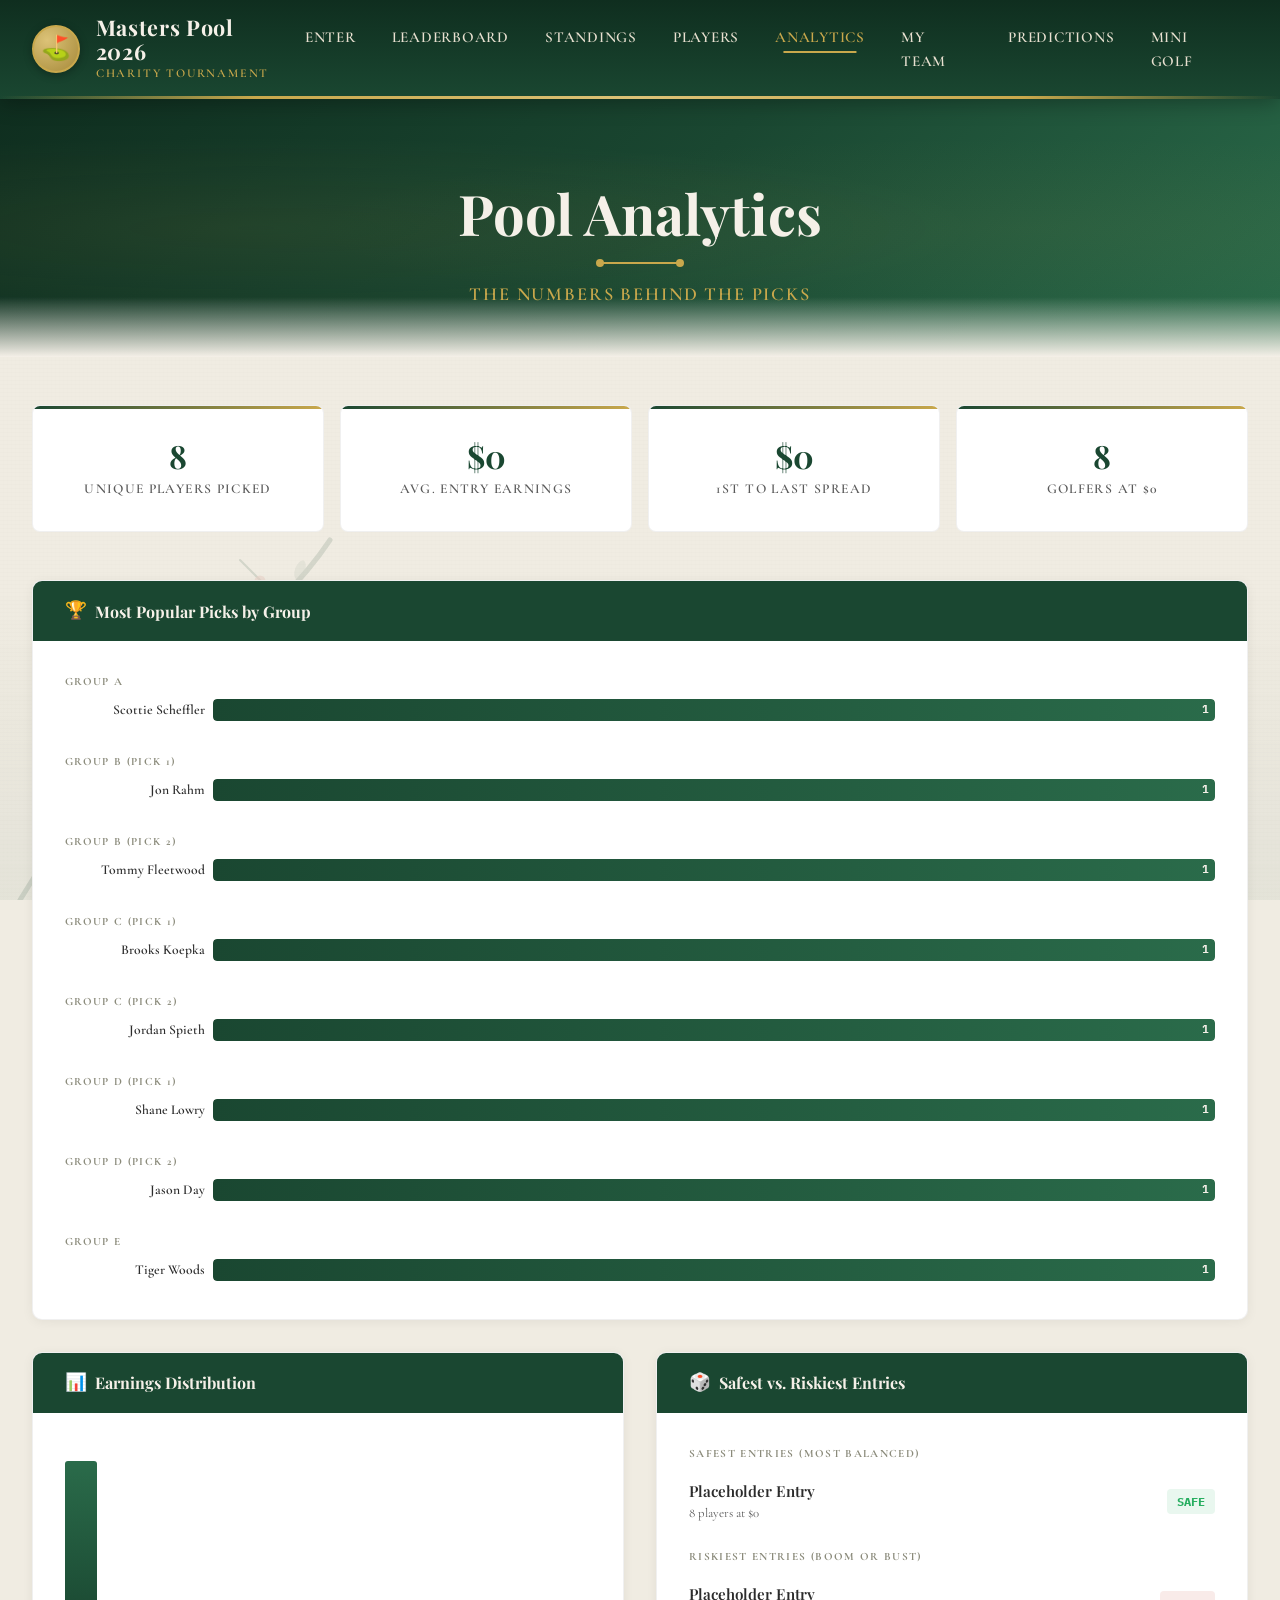
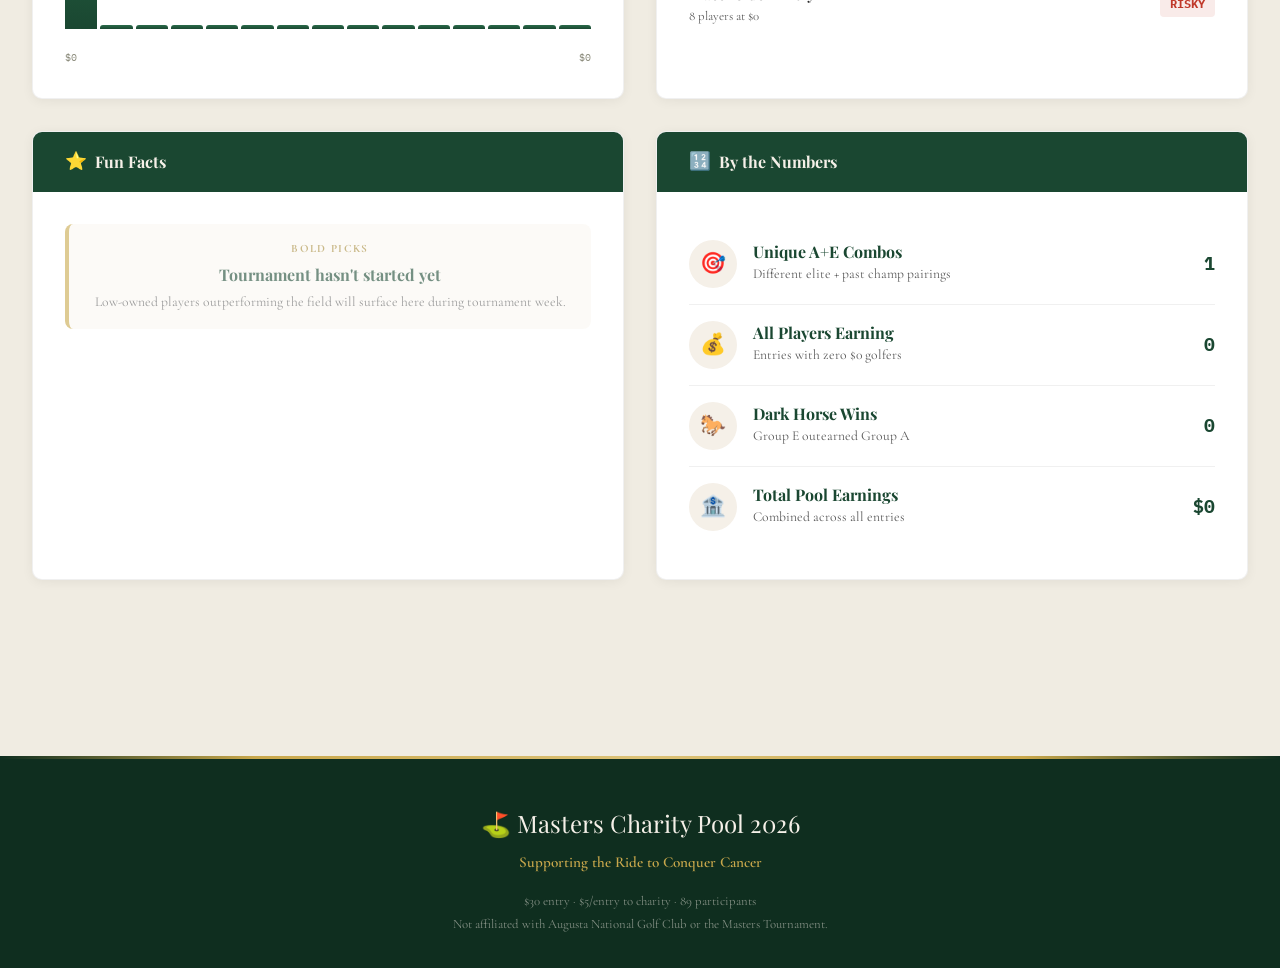
==== analytics.html @ aeb9efd5 "feat: add Vercel Web Analytics to all pages Script tag: /_vercel/insights/script.js (auto-served by " ====
<!DOCTYPE html>
<html lang="en">
<head>
  <meta charset="UTF-8">
  <meta name="viewport" content="width=device-width, initial-scale=1.0">
  <title>Analytics — Masters Charity Pool 2026</title>
  <meta name="description" content="Fun stats and analytics for the 2026 Masters Charity Pool.">
  <link rel="preconnect" href="https://fonts.googleapis.com">
  <link rel="preconnect" href="https://fonts.gstatic.com" crossorigin>
  <link href="https://fonts.googleapis.com/css2?family=Cormorant+Garamond:ital,wght@0,400;0,600;0,700;1,400&family=IBM+Plex+Mono:wght@400;600;700&family=Playfair+Display:ital,wght@0,400;0,700;0,900;1,400&display=swap" rel="stylesheet">
  <link rel="stylesheet" href="styles/main.css">
  <link rel="stylesheet" href="styles/leaderboard.css">
  <style>
    /* Analytics Page Specific Styles */
    .analytics-grid {
      display: grid;
      grid-template-columns: repeat(2, 1fr);
      gap: var(--space-lg);
      margin-bottom: var(--space-xl);
    }

    .analytics-card {
      background: var(--white);
      border-radius: 10px;
      overflow: hidden;
      box-shadow: 0 2px 12px rgba(0,0,0,0.06);
      border: 1px solid rgba(0,0,0,0.06);
    }

    .analytics-card.full-width {
      grid-column: 1 / -1;
    }

    .analytics-card-header {
      background: var(--masters-green);
      padding: var(--space-md) var(--space-lg);
      display: flex;
      align-items: center;
      gap: var(--space-sm);
    }

    .analytics-card-header h3 {
      font-family: var(--font-display);
      font-size: 1rem;
      color: var(--cream);
      margin: 0;
      font-weight: 700;
    }

    .analytics-card-header .card-icon {
      font-size: 1.1rem;
    }

    .analytics-card-body {
      padding: var(--space-lg);
    }

    /* Popular Picks Bar Chart */
    .pick-bar-group {
      margin-bottom: var(--space-lg);
    }

    .pick-bar-group:last-child {
      margin-bottom: 0;
    }

    .pick-bar-group-label {
      font-family: var(--font-body);
      font-size: 0.7rem;
      color: var(--text-light);
      text-transform: uppercase;
      letter-spacing: 0.12em;
      font-weight: 700;
      margin-bottom: var(--space-sm);
    }

    .pick-bar-item {
      display: flex;
      align-items: center;
      gap: var(--space-sm);
      margin-bottom: 6px;
    }

    .pick-bar-name {
      font-family: var(--font-body);
      font-size: 0.85rem;
      font-weight: 600;
      color: var(--text-primary);
      min-width: 140px;
      text-align: right;
    }

    .pick-bar-track {
      flex: 1;
      height: 22px;
      background: var(--cream);
      border-radius: 4px;
      overflow: hidden;
      position: relative;
    }

    .pick-bar-fill {
      height: 100%;
      background: linear-gradient(90deg, var(--masters-green) 0%, var(--masters-green-light) 100%);
      border-radius: 4px;
      transition: width 1s cubic-bezier(0.25, 0.46, 0.45, 0.94);
      display: flex;
      align-items: center;
      justify-content: flex-end;
      padding-right: 6px;
    }

    .pick-bar-count {
      font-family: var(--font-mono);
      font-size: 0.7rem;
      font-weight: 700;
      color: var(--cream);
    }

    .pick-bar-count-outside {
      font-family: var(--font-mono);
      font-size: 0.7rem;
      font-weight: 700;
      color: var(--text-secondary);
      margin-left: 6px;
      min-width: 20px;
    }

    /* Earnings Distribution */
    .distribution-chart {
      display: flex;
      align-items: flex-end;
      gap: 3px;
      height: 200px;
      padding: var(--space-md) 0;
    }

    .dist-bar {
      flex: 1;
      background: linear-gradient(180deg, var(--masters-green-light) 0%, var(--masters-green) 100%);
      border-radius: 3px 3px 0 0;
      transition: all var(--transition-medium);
      cursor: pointer;
      position: relative;
      min-height: 4px;
    }

    .dist-bar:hover {
      background: linear-gradient(180deg, var(--masters-gold) 0%, var(--masters-gold-dim) 100%);
    }

    .dist-bar:hover .dist-tooltip {
      opacity: 1;
      transform: translateX(-50%) translateY(-8px);
    }

    .dist-tooltip {
      position: absolute;
      bottom: 100%;
      left: 50%;
      transform: translateX(-50%) translateY(0);
      background: var(--masters-green-deep);
      color: var(--cream);
      padding: 4px 8px;
      border-radius: 4px;
      font-family: var(--font-mono);
      font-size: 0.7rem;
      white-space: nowrap;
      opacity: 0;
      transition: all var(--transition-fast);
      pointer-events: none;
      z-index: 10;
    }

    .dist-labels {
      display: flex;
      justify-content: space-between;
      font-family: var(--font-mono);
      font-size: 0.65rem;
      color: var(--text-light);
      margin-top: var(--space-xs);
    }

    /* Risk Analysis */
    .risk-entry {
      display: flex;
      justify-content: space-between;
      align-items: center;
      padding: var(--space-sm) 0;
      border-bottom: 1px solid rgba(0,0,0,0.06);
    }

    .risk-entry:last-child {
      border-bottom: none;
    }

    .risk-name {
      font-family: var(--font-display);
      font-weight: 600;
      color: var(--text-primary);
      font-size: 0.95rem;
    }

    .risk-detail {
      font-family: var(--font-body);
      font-size: 0.8rem;
      color: var(--text-secondary);
    }

    .risk-badge {
      font-family: var(--font-mono);
      font-size: 0.75rem;
      font-weight: 700;
      padding: 3px 10px;
      border-radius: 4px;
    }

    .risk-badge.safe {
      background: rgba(39,174,96,0.1);
      color: var(--green-movement);
    }

    .risk-badge.risky {
      background: rgba(192,57,43,0.1);
      color: var(--red-movement);
    }

    /* Unique Combos */
    .combo-stat {
      display: flex;
      align-items: center;
      gap: var(--space-md);
      padding: var(--space-md) 0;
      border-bottom: 1px solid rgba(0,0,0,0.06);
    }

    .combo-stat:last-child {
      border-bottom: none;
    }

    .combo-icon {
      width: 48px;
      height: 48px;
      border-radius: 50%;
      background: var(--cream);
      display: flex;
      align-items: center;
      justify-content: center;
      font-size: 1.3rem;
      flex-shrink: 0;
    }

    .combo-info h4 {
      font-family: var(--font-display);
      font-size: 1rem;
      color: var(--masters-green);
      margin-bottom: 2px;
    }

    .combo-info p {
      font-family: var(--font-body);
      font-size: 0.85rem;
      color: var(--text-secondary);
    }

    .combo-value {
      font-family: var(--font-mono);
      font-size: 1.1rem;
      font-weight: 700;
      color: var(--masters-green);
      margin-left: auto;
    }

    /* Fun Facts */
    .fun-fact {
      padding: var(--space-md);
      background: var(--cream-light);
      border-radius: 8px;
      margin-bottom: var(--space-md);
      border-left: 4px solid var(--masters-gold);
    }

    .fun-fact:last-child {
      margin-bottom: 0;
    }

    .fun-fact.bold-pick {
      border-left-color: #22c55e;
      background: #f0fdf4;
    }

    .fun-fact.bold-pick .fun-fact-label {
      color: #16a34a;
    }

    .fun-fact.fading-pick {
      border-left-color: #ef4444;
      background: #fef2f2;
    }

    .fun-fact.fading-pick .fun-fact-label {
      color: #dc2626;
    }

    .fun-fact-label {
      font-family: var(--font-body);
      font-size: 0.7rem;
      color: var(--masters-gold-dim);
      text-transform: uppercase;
      letter-spacing: 0.12em;
      font-weight: 700;
      margin-bottom: 4px;
    }

    .fun-fact-value {
      font-family: var(--font-display);
      font-size: 1.1rem;
      font-weight: 700;
      color: var(--masters-green);
    }

    .fun-fact-detail {
      font-family: var(--font-body);
      font-size: 0.85rem;
      color: var(--text-secondary);
      margin-top: 4px;
    }

    @media (max-width: 768px) {
      .analytics-grid {
        grid-template-columns: 1fr;
      }

      .pick-bar-name {
        min-width: 100px;
        font-size: 0.75rem;
      }

      .distribution-chart {
        height: 150px;
      }
    }
  </style>
</head>
<body>
  <header class="site-header">
    <div class="header-inner">
      <a href="index.html" class="site-logo">
        <div class="logo-crest">⛳</div>
        <div class="logo-text">
          <span class="logo-title">Masters Pool 2026</span>
          <span class="logo-subtitle">Charity Tournament</span>
        </div>
      </a>
      <button class="nav-toggle" aria-label="Toggle navigation" onclick="document.querySelector('.main-nav').classList.toggle('open')">
        <span></span><span></span><span></span>
      </button>
      <nav class="main-nav">
        <ul>
          <li><a href="enter.html">Enter</a></li>
          <li><a href="index.html">Leaderboard</a></li>
          <li><a href="standings.html">Standings</a></li>
          <li><a href="players.html">Players</a></li>
          <li><a href="analytics.html" class="active">Analytics</a></li>
          <li><a href="myteam.html">My Team</a></li>
          <li><a href="predictions.html">Predictions</a></li>
          <li><a href="game.html">Mini Golf</a></li>
        </ul>
      </nav>
    </div>
  </header>

  <section class="page-hero">
    <h1>Pool Analytics</h1>
    <div class="hero-divider"></div>
    <p class="hero-subtitle">The numbers behind the picks</p>
  </section>

  <main class="main-content">
    <!-- Summary Stats -->
    <div class="stats-grid">
      <div class="stat-card animate-in">
        <div class="stat-value" id="stat-unique-players">—</div>
        <div class="stat-label">Unique Players Picked</div>
      </div>
      <div class="stat-card animate-in">
        <div class="stat-value" id="stat-avg-earnings">—</div>
        <div class="stat-label">Avg. Entry Earnings</div>
      </div>
      <div class="stat-card animate-in">
        <div class="stat-value" id="stat-top-spread">—</div>
        <div class="stat-label">1st to Last Spread</div>
      </div>
      <div class="stat-card animate-in">
        <div class="stat-value" id="stat-zero-players">—</div>
        <div class="stat-label">Golfers at $0</div>
      </div>
    </div>

    <div class="analytics-grid">
      <!-- Most Popular Picks by Group -->
      <div class="analytics-card full-width">
        <div class="analytics-card-header">
          <span class="card-icon">🏆</span>
          <h3>Most Popular Picks by Group</h3>
        </div>
        <div class="analytics-card-body" id="popular-picks">
          <!-- Populated by JS -->
        </div>
      </div>

      <!-- Earnings Distribution -->
      <div class="analytics-card">
        <div class="analytics-card-header">
          <span class="card-icon">📊</span>
          <h3>Earnings Distribution</h3>
        </div>
        <div class="analytics-card-body">
          <div class="distribution-chart" id="dist-chart"></div>
          <div class="dist-labels">
            <span id="dist-min">$0</span>
            <span id="dist-max">—</span>
          </div>
        </div>
      </div>

      <!-- Safest vs Riskiest -->
      <div class="analytics-card">
        <div class="analytics-card-header">
          <span class="card-icon">🎲</span>
          <h3>Safest vs. Riskiest Entries</h3>
        </div>
        <div class="analytics-card-body" id="risk-analysis">
          <!-- Populated by JS -->
        </div>
      </div>

      <!-- Fun Facts -->
      <div class="analytics-card">
        <div class="analytics-card-header">
          <span class="card-icon">⭐</span>
          <h3>Fun Facts</h3>
        </div>
        <div class="analytics-card-body" id="fun-facts">
          <!-- Populated by JS -->
        </div>
      </div>

      <!-- Unique Combos -->
      <div class="analytics-card">
        <div class="analytics-card-header">
          <span class="card-icon">🔢</span>
          <h3>By the Numbers</h3>
        </div>
        <div class="analytics-card-body" id="combo-stats">
          <!-- Populated by JS -->
        </div>
      </div>
    </div>
  </main>

  <footer class="site-footer">
    <div class="footer-inner">
      <div class="footer-logo">⛳ Masters Charity Pool 2026</div>
      <div class="footer-charity">Supporting the Ride to Conquer Cancer</div>
      <div class="footer-note">
        $30 entry &middot; $5/entry to charity &middot; 89 participants<br>
        Not affiliated with Augusta National Golf Club or the Masters Tournament.
      </div>
    </div>
  </footer>

  <script src="data/pool-data.js"></script>
  <script src="js/analytics.js"></script>
  <script defer src="/_vercel/insights/script.js"></script>
</body>
</html>
---- styles/main.css ----
/* ============================================
   MASTERS CHARITY POOL 2026 — Main Stylesheet
   Augusta National meets luxury sports editorial
   ============================================ */

/* --- CSS Custom Properties --- */
:root {
  /* Augusta palette */
  --masters-green: #1a4731;
  --masters-green-deep: #0f2e1f;
  --masters-green-light: #2a6b4a;
  --masters-gold: #c9a84c;
  --masters-gold-light: #dcc277;
  --masters-gold-dim: #a68a3a;
  --cream: #f5f0e8;
  --cream-dark: #e8e0d0;
  --cream-light: #faf7f2;
  --parchment: #ede7d9;
  --augusta-yellow: #fff2cc;
  --augusta-yellow-deep: #f5e6a3;
  --scoreboard-green: #355e3b;
  --white: #ffffff;
  --black: #1a1a1a;
  --text-primary: #2c2c2c;
  --text-secondary: #5a5a5a;
  --text-light: #8a8a7a;
  --red-movement: #c0392b;
  --green-movement: #27ae60;

  /* Typography */
  --font-display: 'Playfair Display', 'Georgia', serif;
  --font-body: 'Cormorant Garamond', 'Garamond', serif;
  --font-mono: 'IBM Plex Mono', 'Courier New', monospace;

  /* Spacing */
  --space-xs: 0.25rem;
  --space-sm: 0.5rem;
  --space-md: 1rem;
  --space-lg: 2rem;
  --space-xl: 3rem;
  --space-2xl: 5rem;

  /* Transitions */
  --transition-fast: 0.2s ease;
  --transition-medium: 0.4s ease;
  --transition-slow: 0.8s ease;
}

/* --- Reset & Base --- */
*, *::before, *::after {
  margin: 0;
  padding: 0;
  box-sizing: border-box;
}

html {
  font-size: 16px;
  scroll-behavior: smooth;
  -webkit-font-smoothing: antialiased;
  -moz-osx-font-smoothing: grayscale;
}

body {
  font-family: var(--font-body);
  font-size: 1.125rem;
  line-height: 1.6;
  color: var(--text-primary);
  background-color: #f0ece2;
  min-height: 100vh;
  position: relative;
  overflow-x: hidden;
}

/* ---- Background: Augusta fairway gradient ---- */
body::before {
  content: '';
  position: fixed;
  inset: 0;
  pointer-events: none;
  z-index: 0;
  background:
    /* Soft top-to-bottom fairway tint */
    linear-gradient(
      180deg,
      rgba(26, 71, 49, 0.07) 0%,
      rgba(240, 236, 226, 0) 35%,
      rgba(240, 236, 226, 0) 65%,
      rgba(26, 71, 49, 0.05) 100%
    ),
    /* Parchment grain lines */
    repeating-linear-gradient(
      0deg, transparent, transparent 3px,
      rgba(0,0,0,0.006) 3px, rgba(0,0,0,0.006) 4px
    ),
    repeating-linear-gradient(
      90deg, transparent, transparent 3px,
      rgba(0,0,0,0.004) 3px, rgba(0,0,0,0.004) 4px
    );
}

/* ---- Botanical SVG overlays (azalea + magnolia) ---- */
/* Left side — azalea branch sweeping in from bottom-left */
body::after {
  content: '';
  position: fixed;
  bottom: 0;
  left: 0;
  width: 340px;
  height: 420px;
  pointer-events: none;
  z-index: 0;
  opacity: 0.13;
  background-image: url("data:image/svg+xml,%3Csvg xmlns='http://www.w3.org/2000/svg' viewBox='0 0 340 420'%3E%3C!-- Main branch --%3E%3Cpath d='M20 420 Q80 320 160 240 Q220 180 280 120 Q310 90 330 60' stroke='%231a4731' stroke-width='5' fill='none' stroke-linecap='round'/%3E%3C!-- Sub branches --%3E%3Cpath d='M100 350 Q130 310 170 290' stroke='%231a4731' stroke-width='3' fill='none' stroke-linecap='round'/%3E%3Cpath d='M160 240 Q120 220 90 200' stroke='%231a4731' stroke-width='3' fill='none' stroke-linecap='round'/%3E%3Cpath d='M220 180 Q250 150 260 110' stroke='%231a4731' stroke-width='2.5' fill='none' stroke-linecap='round'/%3E%3Cpath d='M280 120 Q260 100 240 80' stroke='%231a4731' stroke-width='2' fill='none' stroke-linecap='round'/%3E%3C!-- Azalea flowers (5-petal) at branch tips --%3E%3Cg transform='translate(170,290)'%3E%3Ccircle cx='0' cy='-12' r='7' fill='%23c0392b' opacity='0.7'/%3E%3Ccircle cx='11' cy='-4' r='7' fill='%23c0392b' opacity='0.7'/%3E%3Ccircle cx='7' cy='9' r='7' fill='%23c0392b' opacity='0.7'/%3E%3Ccircle cx='-7' cy='9' r='7' fill='%23c0392b' opacity='0.7'/%3E%3Ccircle cx='-11' cy='-4' r='7' fill='%23c0392b' opacity='0.7'/%3E%3Ccircle cx='0' cy='0' r='4' fill='%23f5d87a'/%3E%3C/g%3E%3Cg transform='translate(90,200)'%3E%3Ccircle cx='0' cy='-10' r='6' fill='%23e74c8b' opacity='0.65'/%3E%3Ccircle cx='9' cy='-3' r='6' fill='%23e74c8b' opacity='0.65'/%3E%3Ccircle cx='6' cy='8' r='6' fill='%23e74c8b' opacity='0.65'/%3E%3Ccircle cx='-6' cy='8' r='6' fill='%23e74c8b' opacity='0.65'/%3E%3Ccircle cx='-9' cy='-3' r='6' fill='%23e74c8b' opacity='0.65'/%3E%3Ccircle cx='0' cy='0' r='3.5' fill='%23f5d87a'/%3E%3C/g%3E%3Cg transform='translate(260,110)'%3E%3Ccircle cx='0' cy='-9' r='5.5' fill='%23c0392b' opacity='0.6'/%3E%3Ccircle cx='8' cy='-3' r='5.5' fill='%23c0392b' opacity='0.6'/%3E%3Ccircle cx='5' cy='7' r='5.5' fill='%23c0392b' opacity='0.6'/%3E%3Ccircle cx='-5' cy='7' r='5.5' fill='%23c0392b' opacity='0.6'/%3E%3Ccircle cx='-8' cy='-3' r='5.5' fill='%23c0392b' opacity='0.6'/%3E%3Ccircle cx='0' cy='0' r='3' fill='%23f5d87a'/%3E%3C/g%3E%3C!-- Leaves along main branch --%3E%3Cellipse cx='130' cy='295' rx='14' ry='7' fill='%231a4731' opacity='0.5' transform='rotate(-35,130,295)'/%3E%3Cellipse cx='190' cy='220' rx='13' ry='6' fill='%231a4731' opacity='0.5' transform='rotate(-50,190,220)'/%3E%3Cellipse cx='250' cy='155' rx='12' ry='6' fill='%231a4731' opacity='0.45' transform='rotate(-60,250,155)'/%3E%3Cellipse cx='300' cy='90' rx='10' ry='5' fill='%231a4731' opacity='0.4' transform='rotate(-70,300,90)'/%3E%3C/svg%3E");
  background-repeat: no-repeat;
  background-size: contain;
  background-position: bottom left;
}

/* Right side — magnolia branch from top-right (separate element via .page-botanical) */
.page-botanical-right {
  position: fixed;
  top: 320px;
  right: 0;
  width: 300px;
  height: 380px;
  pointer-events: none;
  z-index: 0;
  opacity: 0.11;
  background-image: url("data:image/svg+xml,%3Csvg xmlns='http://www.w3.org/2000/svg' viewBox='0 0 300 380'%3E%3C!-- Main branch top-right sweeping down-left --%3E%3Cpath d='M300 0 Q240 60 180 130 Q130 185 80 260 Q50 310 30 380' stroke='%231a4731' stroke-width='5' fill='none' stroke-linecap='round'/%3E%3Cpath d='M200 100 Q230 80 260 70' stroke='%231a4731' stroke-width='3' fill='none' stroke-linecap='round'/%3E%3Cpath d='M140 165 Q100 150 80 130' stroke='%231a4731' stroke-width='2.5' fill='none' stroke-linecap='round'/%3E%3Cpath d='M90 240 Q120 230 140 210' stroke='%231a4731' stroke-width='2' fill='none' stroke-linecap='round'/%3E%3C!-- Magnolia blooms (cup-shaped, cream petals) --%3E%3Cg transform='translate(200,100)'%3E%3Cellipse cx='0' cy='-14' rx='8' ry='14' fill='%23f5f0e8' opacity='0.9' transform='rotate(-15)'/%3E%3Cellipse cx='13' cy='-5' rx='8' ry='14' fill='%23f0e8d8' opacity='0.85' transform='rotate(30)'/%3E%3Cellipse cx='8' cy='12' rx='8' ry='14' fill='%23f5f0e8' opacity='0.9' transform='rotate(75)'/%3E%3Cellipse cx='-8' cy='12' rx='8' ry='14' fill='%23ede5d5' opacity='0.85' transform='rotate(105)'/%3E%3Cellipse cx='-13' cy='-5' rx='8' ry='14' fill='%23f5f0e8' opacity='0.9' transform='rotate(150)'/%3E%3Ccircle cx='0' cy='0' r='5' fill='%23c9a84c' opacity='0.8'/%3E%3C/g%3E%3Cg transform='translate(82,130)'%3E%3Cellipse cx='0' cy='-12' rx='7' ry='12' fill='%23f5f0e8' opacity='0.85' transform='rotate(-20)'/%3E%3Cellipse cx='11' cy='-4' rx='7' ry='12' fill='%23f0e8d8' opacity='0.8' transform='rotate(25)'/%3E%3Cellipse cx='7' cy='10' rx='7' ry='12' fill='%23f5f0e8' opacity='0.85' transform='rotate(70)'/%3E%3Cellipse cx='-7' cy='10' rx='7' ry='12' fill='%23ede5d5' opacity='0.8' transform='rotate(110)'/%3E%3Cellipse cx='-11' cy='-4' rx='7' ry='12' fill='%23f5f0e8' opacity='0.85' transform='rotate(155)'/%3E%3Ccircle cx='0' cy='0' r='4' fill='%23c9a84c' opacity='0.75'/%3E%3C/g%3E%3Cg transform='translate(135,210)'%3E%3Cellipse cx='0' cy='-10' rx='6' ry='10' fill='%23f5f0e8' opacity='0.8' transform='rotate(-10)'/%3E%3Cellipse cx='9' cy='-3' rx='6' ry='10' fill='%23f0e8d8' opacity='0.75' transform='rotate(32)'/%3E%3Cellipse cx='6' cy='8' rx='6' ry='10' fill='%23f5f0e8' opacity='0.8' transform='rotate(74)'/%3E%3Cellipse cx='-6' cy='8' rx='6' ry='10' fill='%23ede5d5' opacity='0.75' transform='rotate(106)'/%3E%3Cellipse cx='-9' cy='-3' rx='6' ry='10' fill='%23f5f0e8' opacity='0.8' transform='rotate(148)'/%3E%3Ccircle cx='0' cy='0' r='3.5' fill='%23c9a84c' opacity='0.7'/%3E%3C/g%3E%3C!-- Leaves --%3E%3Cellipse cx='160' cy='150' rx='16' ry='8' fill='%231a4731' opacity='0.5' transform='rotate(40,160,150)'/%3E%3Cellipse cx='110' cy='200' rx='14' ry='7' fill='%231a4731' opacity='0.45' transform='rotate(55,110,200)'/%3E%3Cellipse cx='70' cy='280' rx='13' ry='6' fill='%231a4731' opacity='0.4' transform='rotate(70,70,280)'/%3E%3C/svg%3E");
  background-repeat: no-repeat;
  background-size: contain;
  background-position: top right;
}

/* --- Typography --- */
h1, h2, h3, h4, h5, h6 {
  font-family: var(--font-display);
  font-weight: 700;
  line-height: 1.2;
  color: var(--masters-green);
}

h1 { font-size: clamp(2rem, 5vw, 3.5rem); }
h2 { font-size: clamp(1.5rem, 3.5vw, 2.5rem); }
h3 { font-size: clamp(1.25rem, 2.5vw, 1.75rem); }

a {
  color: var(--masters-green);
  text-decoration: none;
  transition: color var(--transition-fast);
}

a:hover {
  color: var(--masters-gold);
}

/* --- Site Header --- */
.site-header {
  background: linear-gradient(180deg, var(--masters-green-deep) 0%, var(--masters-green) 100%);
  padding: var(--space-md) 0;
  position: sticky;
  top: 0;
  z-index: 1000;
  box-shadow: 0 4px 20px rgba(0,0,0,0.3);
}

.site-header::after {
  content: '';
  position: absolute;
  bottom: 0;
  left: 0;
  right: 0;
  height: 3px;
  background: linear-gradient(90deg, 
    transparent 0%, 
    var(--masters-gold) 20%, 
    var(--masters-gold-light) 50%, 
    var(--masters-gold) 80%, 
    transparent 100%
  );
}

.header-inner {
  max-width: 1280px;
  margin: 0 auto;
  padding: 0 var(--space-lg);
  display: flex;
  align-items: center;
  justify-content: space-between;
}

.site-logo {
  display: flex;
  align-items: center;
  gap: var(--space-md);
}

.logo-crest {
  width: 48px;
  height: 48px;
  border-radius: 50%;
  background: radial-gradient(circle at 30% 30%, var(--masters-gold-light), var(--masters-gold-dim));
  display: flex;
  align-items: center;
  justify-content: center;
  font-size: 1.5rem;
  box-shadow: 0 2px 8px rgba(0,0,0,0.3);
  border: 2px solid var(--masters-gold);
}

.logo-text {
  display: flex;
  flex-direction: column;
}

.logo-title {
  font-family: var(--font-display);
  font-size: 1.35rem;
  font-weight: 700;
  color: var(--cream);
  letter-spacing: 0.03em;
  line-height: 1.1;
}

.logo-subtitle {
  font-family: var(--font-body);
  font-size: 0.75rem;
  color: var(--masters-gold);
  letter-spacing: 0.15em;
  text-transform: uppercase;
  font-weight: 600;
}

/* --- Navigation --- */
.main-nav ul {
  display: flex;
  list-style: none;
  gap: var(--space-xs);
}

.main-nav a {
  display: block;
  padding: var(--space-sm) var(--space-md);
  color: var(--cream-dark);
  font-family: var(--font-body);
  font-size: 0.95rem;
  font-weight: 600;
  letter-spacing: 0.05em;
  text-transform: uppercase;
  border-radius: 4px;
  transition: all var(--transition-fast);
  position: relative;
}

.main-nav a::after {
  content: '';
  position: absolute;
  bottom: 4px;
  left: 50%;
  transform: translateX(-50%);
  width: 0;
  height: 2px;
  background: var(--masters-gold);
  transition: width var(--transition-medium);
}

.main-nav a:hover::after,
.main-nav a.active::after {
  width: 60%;
}

.main-nav a:hover {
  color: var(--white);
}

.main-nav a.active {
  color: var(--masters-gold);
}

/* Mobile nav toggle */
.nav-toggle {
  display: none;
  background: none;
  border: none;
  cursor: pointer;
  padding: var(--space-sm);
}

.nav-toggle span {
  display: block;
  width: 24px;
  height: 2px;
  background: var(--cream);
  margin: 5px 0;
  transition: all var(--transition-fast);
}

/* --- Page Hero --- */
.page-hero {
  background: linear-gradient(135deg, var(--masters-green-deep) 0%, var(--masters-green) 50%, var(--masters-green-light) 100%);
  padding: var(--space-2xl) 0 var(--space-xl);
  text-align: center;
  position: relative;
  overflow: hidden;
}

.page-hero::before {
  content: '';
  position: absolute;
  top: 0;
  left: 0;
  right: 0;
  bottom: 0;
  background: 
    radial-gradient(ellipse at 20% 50%, rgba(201,168,76,0.08) 0%, transparent 50%),
    radial-gradient(ellipse at 80% 50%, rgba(201,168,76,0.06) 0%, transparent 50%);
  pointer-events: none;
}

.page-hero::after {
  content: '';
  position: absolute;
  bottom: 0;
  left: 0;
  right: 0;
  height: 60px;
  background: linear-gradient(to top, var(--cream), transparent);
}

.page-hero h1 {
  color: var(--cream);
  margin-bottom: var(--space-sm);
  position: relative;
  z-index: 1;
}

.page-hero .hero-subtitle {
  color: var(--masters-gold);
  font-family: var(--font-body);
  font-size: 1.15rem;
  font-weight: 600;
  letter-spacing: 0.1em;
  text-transform: uppercase;
  position: relative;
  z-index: 1;
}

.hero-divider {
  width: 80px;
  height: 2px;
  background: var(--masters-gold);
  margin: var(--space-md) auto;
  position: relative;
  z-index: 1;
}

.hero-divider::before,
.hero-divider::after {
  content: '';
  position: absolute;
  top: -3px;
  width: 8px;
  height: 8px;
  background: var(--masters-gold);
  border-radius: 50%;
}

.hero-divider::before { left: -4px; }
.hero-divider::after { right: -4px; }

/* --- Charity Banner --- */
.charity-banner {
  background: var(--masters-gold);
  padding: var(--space-sm) var(--space-md);
  text-align: center;
  font-family: var(--font-body);
  font-size: 0.9rem;
  font-weight: 700;
  color: var(--masters-green-deep);
  letter-spacing: 0.05em;
  display: flex;
  justify-content: center;
  align-items: center;
  gap: var(--space-md);
  flex-wrap: wrap;
}

.charity-banner span {
  display: inline-flex;
  align-items: center;
  gap: var(--space-sm);
}

.enter-pool-link {
  display: inline-block;
  padding: 5px 16px;
  background: var(--masters-green-deep);
  color: var(--masters-gold);
  font-family: 'IBM Plex Mono', monospace;
  font-size: 0.72rem;
  font-weight: 700;
  letter-spacing: 0.1em;
  text-transform: uppercase;
  border-radius: 3px;
  text-decoration: none;
  transition: background 0.15s;
}

.enter-pool-link:hover {
  background: #1a3520;
  color: #ffffff;
}

/* --- Main Content --- */
.main-content {
  max-width: 1280px;
  margin: 0 auto;
  padding: var(--space-xl) var(--space-lg);
  position: relative;
  z-index: 1;
}

/* --- Section Headers --- */
.section-header {
  text-align: center;
  margin-bottom: var(--space-xl);
}

.section-header h2 {
  margin-bottom: var(--space-sm);
}

.section-header p {
  color: var(--text-secondary);
  font-size: 1.1rem;
  max-width: 600px;
  margin: 0 auto;
}

.section-divider {
  display: flex;
  align-items: center;
  justify-content: center;
  gap: var(--space-md);
  margin: var(--space-sm) 0;
}

.section-divider::before,
.section-divider::after {
  content: '';
  width: 60px;
  height: 1px;
  background: var(--masters-gold);
}

.section-divider .ornament {
  color: var(--masters-gold);
  font-size: 1rem;
}

/* --- Card Styles --- */
.card {
  background: var(--white);
  border-radius: 8px;
  padding: var(--space-lg);
  box-shadow: 
    0 1px 3px rgba(0,0,0,0.08),
    0 4px 12px rgba(0,0,0,0.04);
  transition: all var(--transition-medium);
  border: 1px solid rgba(0,0,0,0.06);
}

.card:hover {
  box-shadow: 
    0 4px 12px rgba(0,0,0,0.1),
    0 8px 24px rgba(0,0,0,0.06);
  transform: translateY(-2px);
}

/* --- Stats Grid --- */
.stats-grid {
  display: grid;
  grid-template-columns: repeat(auto-fit, minmax(200px, 1fr));
  gap: var(--space-md);
  margin-bottom: var(--space-xl);
}

.stat-card {
  background: var(--white);
  border-radius: 8px;
  padding: var(--space-lg);
  text-align: center;
  border: 1px solid rgba(0,0,0,0.06);
  position: relative;
  overflow: hidden;
}

.stat-card::before {
  content: '';
  position: absolute;
  top: 0;
  left: 0;
  right: 0;
  height: 3px;
  background: linear-gradient(90deg, var(--masters-green), var(--masters-gold));
}

.stat-value {
  font-family: var(--font-display);
  font-size: 2rem;
  font-weight: 700;
  color: var(--masters-green);
  line-height: 1.1;
  margin-bottom: var(--space-xs);
}

.stat-label {
  font-family: var(--font-body);
  font-size: 0.85rem;
  color: var(--text-secondary);
  text-transform: uppercase;
  letter-spacing: 0.1em;
  font-weight: 600;
}

/* --- Last Updated --- */
.last-updated {
  text-align: center;
  color: var(--text-light);
  font-size: 0.85rem;
  margin-bottom: var(--space-lg);
  font-style: italic;
}

/* ---- Live Reaction Bar ---- */
.reaction-bar {
  max-width: 620px;
  margin: var(--space-md) auto var(--space-lg);
  text-align: center;
}

.reaction-bar-label {
  font-family: var(--font-display);
  font-size: 0.7rem;
  color: var(--text-light);
  text-transform: uppercase;
  letter-spacing: 0.22em;
  margin-bottom: 10px;
}

.reaction-buttons {
  display: flex;
  justify-content: center;
  gap: 10px;
  flex-wrap: wrap;
}

.reaction-btn {
  display: flex;
  flex-direction: column;
  align-items: center;
  gap: 3px;
  padding: 8px 14px;
  border: 1px solid rgba(0,0,0,0.08);
  border-radius: 8px;
  background: var(--white);
  cursor: pointer;
  transition: transform 0.15s, box-shadow 0.15s, border-color 0.15s;
  min-width: 56px;
}

.reaction-btn:hover {
  border-color: var(--masters-gold-dim);
  box-shadow: 0 2px 8px rgba(0,0,0,0.08);
  transform: translateY(-1px);
}

.reaction-btn:active,
.reaction-btn.reacted {
  transform: scale(1.2);
}

.reaction-emoji {
  font-size: 1.4rem;
  line-height: 1;
}

.reaction-count {
  font-family: 'IBM Plex Mono', monospace;
  font-size: 0.68rem;
  font-weight: 700;
  color: var(--text-secondary);
  min-width: 14px;
}

@media (max-width: 480px) {
  .reaction-buttons { gap: 6px; }
  .reaction-btn { padding: 6px 10px; min-width: 46px; }
  .reaction-emoji { font-size: 1.2rem; }
}

/* ---- Countdown Timer ---- */
.countdown-container {
  max-width: 620px;
  margin: 0 auto var(--space-lg);
  text-align: center;
  padding: var(--space-lg) var(--space-md);
}

.countdown-label {
  font-family: var(--font-display);
  font-size: 0.75rem;
  font-weight: 400;
  color: var(--text-light);
  text-transform: uppercase;
  letter-spacing: 0.25em;
  margin-bottom: var(--space-md);
}

.countdown-timer {
  display: flex;
  justify-content: center;
  align-items: center;
  gap: 0;
}

.countdown-unit {
  display: flex;
  flex-direction: column;
  align-items: center;
  padding: 0 14px;
}

.countdown-num {
  font-family: 'IBM Plex Mono', monospace;
  font-size: clamp(2rem, 5vw, 3.2rem);
  font-weight: 700;
  color: var(--masters-green);
  line-height: 1;
  letter-spacing: -0.02em;
}

.countdown-text {
  font-family: var(--font-body);
  font-size: 0.65rem;
  color: var(--text-light);
  text-transform: uppercase;
  letter-spacing: 0.2em;
  margin-top: 6px;
}

.countdown-sep {
  font-family: 'IBM Plex Mono', monospace;
  font-size: clamp(1.5rem, 4vw, 2.4rem);
  font-weight: 300;
  color: var(--masters-gold-dim);
  line-height: 1;
  padding-bottom: 18px;
  opacity: 0.5;
}

@media (max-width: 480px) {
  .countdown-unit { padding: 0 8px; }
  .countdown-sep  { padding-bottom: 14px; }
}

/* ---- Music Button ---- */
#music-btn {
  position: fixed;
  bottom: 24px;
  right: 24px;
  z-index: 900;
  width: 44px;
  height: 44px;
  border-radius: 50%;
  background: #1b3425;
  color: rgba(255,255,255,0.75);
  font-size: 1.2rem;
  display: flex;
  align-items: center;
  justify-content: center;
  cursor: pointer;
  box-shadow: 0 4px 14px rgba(0,0,0,0.3);
  transition: background 0.2s, color 0.2s, transform 0.15s;
  user-select: none;
}

#music-btn:hover {
  background: #2a5238;
  color: #ffffff;
  transform: scale(1.08);
}

#music-btn.playing {
  background: #c9a84c;
  color: #1b3425;
  animation: pulse-ring 2.5s ease-in-out infinite;
}

@keyframes pulse-ring {
  0%, 100% { box-shadow: 0 4px 14px rgba(0,0,0,0.3), 0 0 0 0 rgba(201,168,76,0.4); }
  50%       { box-shadow: 0 4px 14px rgba(0,0,0,0.3), 0 0 0 8px rgba(201,168,76,0); }
}

/* --- Footer --- */
.site-footer {
  background: var(--masters-green-deep);
  padding: var(--space-xl) 0 var(--space-lg);
  margin-top: var(--space-2xl);
  position: relative;
}

.site-footer::before {
  content: '';
  position: absolute;
  top: 0;
  left: 0;
  right: 0;
  height: 3px;
  background: linear-gradient(90deg, 
    transparent 0%, 
    var(--masters-gold) 20%, 
    var(--masters-gold-light) 50%, 
    var(--masters-gold) 80%, 
    transparent 100%
  );
}

.footer-inner {
  max-width: 1280px;
  margin: 0 auto;
  padding: 0 var(--space-lg);
  text-align: center;
}

.footer-logo {
  font-family: var(--font-display);
  font-size: 1.5rem;
  color: var(--cream);
  margin-bottom: var(--space-sm);
}

.footer-charity {
  color: var(--masters-gold);
  font-size: 0.95rem;
  font-weight: 600;
  margin-bottom: var(--space-md);
}

.footer-note {
  color: rgba(245, 240, 232, 0.5);
  font-size: 0.8rem;
  line-height: 1.8;
}

.footer-note a {
  color: var(--masters-gold-dim);
}

/* --- Animations --- */
@keyframes fadeInUp {
  from {
    opacity: 0;
    transform: translateY(20px);
  }
  to {
    opacity: 1;
    transform: translateY(0);
  }
}

@keyframes fadeIn {
  from { opacity: 0; }
  to { opacity: 1; }
}

@keyframes slideInLeft {
  from {
    opacity: 0;
    transform: translateX(-30px);
  }
  to {
    opacity: 1;
    transform: translateX(0);
  }
}

@keyframes countUp {
  from { opacity: 0; }
  to { opacity: 1; }
}

@keyframes shimmer {
  0% { background-position: -200% center; }
  100% { background-position: 200% center; }
}

.animate-in {
  animation: fadeInUp 0.6s ease forwards;
  opacity: 0;
}

.animate-in:nth-child(1) { animation-delay: 0.1s; }
.animate-in:nth-child(2) { animation-delay: 0.2s; }
.animate-in:nth-child(3) { animation-delay: 0.3s; }
.animate-in:nth-child(4) { animation-delay: 0.4s; }
.animate-in:nth-child(5) { animation-delay: 0.5s; }
.animate-in:nth-child(6) { animation-delay: 0.6s; }
.animate-in:nth-child(7) { animation-delay: 0.7s; }
.animate-in:nth-child(8) { animation-delay: 0.8s; }
.animate-in:nth-child(9) { animation-delay: 0.9s; }
.animate-in:nth-child(10) { animation-delay: 1.0s; }

/* --- Responsive --- */
@media (max-width: 768px) {
  .header-inner {
    flex-wrap: wrap;
  }

  .nav-toggle {
    display: block;
  }

  .main-nav {
    display: none;
    width: 100%;
    padding-top: var(--space-md);
  }

  .main-nav.open {
    display: block;
  }

  .main-nav ul {
    flex-direction: column;
    gap: 0;
  }

  .main-nav a {
    padding: var(--space-sm) 0;
    border-bottom: 1px solid rgba(255,255,255,0.1);
  }

  .main-nav a::after {
    display: none;
  }

  .page-hero {
    padding: var(--space-xl) 0 var(--space-lg);
  }

  .main-content {
    padding: var(--space-lg) var(--space-md);
  }

  .stats-grid {
    grid-template-columns: repeat(2, 1fr);
  }
}

@media (max-width: 480px) {
  html {
    font-size: 14px;
  }

  .stats-grid {
    grid-template-columns: 1fr 1fr;
    gap: var(--space-sm);
  }

  .stat-card {
    padding: var(--space-md);
  }

  .stat-value {
    font-size: 1.5rem;
  }
}

/* --- Utility Classes --- */
.text-center { text-align: center; }
.text-gold { color: var(--masters-gold); }
.text-green { color: var(--masters-green); }
.mt-lg { margin-top: var(--space-lg); }
.mb-lg { margin-bottom: var(--space-lg); }
.visually-hidden {
  position: absolute;
  width: 1px;
  height: 1px;
  overflow: hidden;
  clip: rect(0,0,0,0);
  white-space: nowrap;
}
---- styles/leaderboard.css ----
/* ============================================
   MASTERS LEADERBOARD — Augusta Physical Scoreboard
   Faithful recreation of the iconic green board at Augusta National
   ============================================ */

/* ---- Board Outer Frame ---- */
.scoreboard-container {
  max-width: 860px;
  margin: 0 auto var(--space-xl);
  position: relative;
  padding-top: 28px; /* room for arch overhang */
}

/* Board frame/legs shadow */
.scoreboard-container::before {
  content: '';
  position: absolute;
  bottom: -16px;
  left: 50%;
  transform: translateX(-50%);
  width: 60%;
  height: 16px;
  background: rgba(0,0,0,0.25);
  border-radius: 50%;
  filter: blur(8px);
  z-index: 0;
}

/* ---- Main Board ---- */
.scoreboard {
  background: #1b3425;
  border-radius: 4px 4px 4px 4px;
  overflow: visible;
  box-shadow:
    0 12px 40px rgba(0,0,0,0.55),
    0 4px 10px rgba(0,0,0,0.35),
    inset 0 0 0 3px #12251a,
    inset 0 0 0 5px #2a4a35;
  position: relative;
  z-index: 1;
}

/* ---- Arched Top "LEADERS" Header ---- */
.scoreboard-arch {
  position: absolute;
  top: -28px;
  left: 50%;
  transform: translateX(-50%);
  width: 78%;
  height: 60px;
  background: #1b3425;
  border-radius: 50% 50% 0 0 / 100% 100% 0 0;
  display: flex;
  align-items: flex-start;
  justify-content: center;
  padding-top: 10px;
  box-shadow:
    0 -4px 12px rgba(0,0,0,0.3),
    inset 0 0 0 3px #12251a,
    inset 0 0 0 5px #2a4a35;
  z-index: 2;
}

.scoreboard-arch-text {
  font-family: 'Playfair Display', Georgia, serif;
  font-size: clamp(1.1rem, 2.5vw, 1.6rem);
  font-weight: 900;
  color: #ffffff;
  letter-spacing: 0.25em;
  text-transform: uppercase;
  text-shadow: 0 1px 3px rgba(0,0,0,0.5);
}

/* ---- Header bar below arch ---- */
.scoreboard-header {
  background: #162d1e;
  padding: 10px var(--space-md) 8px;
  text-align: center;
  border-bottom: 2px solid #0e1f14;
  margin-top: 8px;
}

.scoreboard-subtitle {
  font-family: 'Playfair Display', Georgia, serif;
  font-size: 0.7rem;
  font-weight: 400;
  color: rgba(255,255,255,0.45);
  letter-spacing: 0.3em;
  text-transform: uppercase;
}

/* ---- Column Headers ---- */
.scoreboard-columns {
  display: grid;
  grid-template-columns: 48px 1fr 170px 48px;
  padding: 5px 0;
  background: #142b1c;
  border-bottom: 2px solid #0e1f14;
}

.scoreboard-columns .col-header {
  padding: 0 12px;
}

.scoreboard-columns .col-header:nth-child(2) {
  border-left: 4px solid #1b3425;
  border-right: 4px solid #1b3425;
}

.scoreboard-columns .col-header.earnings-header {
  border-right: 4px solid #1b3425;
  text-align: right;
}

.col-header {
  font-family: 'IBM Plex Mono', monospace;
  font-size: 0.62rem;
  color: rgba(255,255,255,0.45);
  text-transform: uppercase;
  letter-spacing: 0.18em;
  font-weight: 600;
}

.col-header.earnings-header { text-align: right; }
.col-header.movement-header { text-align: center; }

/* ---- Scoreboard Rows — WHITE NAME CARDS ---- */
.scoreboard-row {
  display: grid;
  grid-template-columns: 48px 1fr 170px 48px;
  align-items: stretch;
  min-height: 44px;
  cursor: pointer;
  border-bottom: 3px solid #1b3425;
  position: relative;
  background: transparent;
}

.scoreboard-row:last-child {
  border-bottom: none;
}

/* ---- Rank number — stays on green ---- */
.rank-cell {
  display: flex;
  align-items: center;
  justify-content: center;
  background: transparent;
  padding: 0 6px;
}

.rank-plate {
  font-family: 'IBM Plex Mono', monospace;
  font-size: 1.05rem;
  font-weight: 700;
  color: #ffffff;
  min-width: 28px;
  text-align: center;
}

.rank-plate.top-three {
  color: #f5e066;
}

/* ---- White name card ---- */
.entry-cell {
  background: #ffffff;
  padding: 0 14px;
  display: flex;
  flex-direction: column;
  justify-content: center;
  border-left: 4px solid #1b3425;
  border-right: 4px solid #1b3425;
  overflow: hidden;
}

.entry-name {
  font-family: 'IBM Plex Mono', monospace;
  font-size: 0.86rem;
  font-weight: 700;
  color: #111111;
  letter-spacing: 0.06em;
  text-transform: uppercase;
  white-space: nowrap;
  overflow: hidden;
  text-overflow: ellipsis;
  line-height: 1.2;
}

.entry-owner {
  font-family: 'IBM Plex Mono', monospace;
  font-size: 0.6rem;
  color: #888888;
  letter-spacing: 0.05em;
  text-transform: uppercase;
  display: block;
  margin-top: 2px;
}

/* Hover: subtle cream tint */
.scoreboard-row:hover .entry-cell {
  background: #f8f5ec;
}

/* ---- Earnings — flip tile container ---- */
.earnings-cell {
  background: #ffffff;
  display: flex;
  align-items: center;
  justify-content: flex-end;
  padding-right: 12px;
  border-right: 4px solid #1b3425;
  overflow: hidden;
}

.scoreboard-row:hover .earnings-cell {
  background: #f8f5ec;
}

/* The flip tile wrapper */
.flip-tile {
  display: inline-block;
  position: relative;
  perspective: 400px;
}

.flip-tile-face {
  font-family: 'IBM Plex Mono', monospace;
  font-size: 0.9rem;
  font-weight: 700;
  color: #c41e1e;
  display: block;
  backface-visibility: hidden;
}

.flip-tile-face.zero {
  color: #aaaaaa;
}

/* The "falling off" keyframe — old number drops down */
@keyframes tileDropOut {
  0%   { transform: rotateX(0deg);    opacity: 1; }
  40%  { transform: rotateX(80deg);   opacity: 0.6; }
  100% { transform: rotateX(90deg);   opacity: 0; }
}

/* New number flips in from top */
@keyframes tileFlipIn {
  0%   { transform: rotateX(-90deg);  opacity: 0; }
  60%  { transform: rotateX(-10deg);  opacity: 0.8; }
  100% { transform: rotateX(0deg);    opacity: 1; }
}

.flip-tile-face.dropping {
  animation: tileDropOut 0.22s ease-in forwards;
  transform-origin: center bottom;
}

.flip-tile-face.flipping-in {
  animation: tileFlipIn 0.28s ease-out forwards;
  transform-origin: center top;
}

/* ---- Movement ---- */
.movement-cell {
  display: flex;
  align-items: center;
  justify-content: center;
  background: transparent;
}

.movement {
  display: flex;
  align-items: center;
  gap: 1px;
  font-family: 'IBM Plex Mono', monospace;
  font-size: 0.72rem;
  font-weight: 700;
}

.movement.up   { color: #4ade80; }
.movement.down { color: #f87171; }
.movement.same { color: rgba(255,255,255,0.25); }

/* ---- Expanded Detail Row ---- */
.row-detail {
  display: none;
  grid-column: 1 / -1;
  background: #f0ede5;
  border-top: 1px solid #d8d3c8;
  padding: 12px 14px;
}

.row-detail.open {
  display: block;
  animation: fadeIn 0.2s ease;
}

.player-grid {
  display: grid;
  grid-template-columns: repeat(auto-fill, minmax(190px, 1fr));
  gap: 6px;
}

.player-chip {
  display: flex;
  justify-content: space-between;
  align-items: center;
  padding: 7px 10px;
  background: #ffffff;
  border-radius: 3px;
  border-left: 3px solid #1b3425;
  box-shadow: 0 1px 3px rgba(0,0,0,0.07);
}

.player-chip-name {
  font-family: 'IBM Plex Mono', monospace;
  font-size: 0.76rem;
  color: #111111;
  font-weight: 700;
  text-transform: uppercase;
  letter-spacing: 0.04em;
}

.player-chip-group {
  font-size: 0.58rem;
  color: #999999;
  text-transform: uppercase;
  letter-spacing: 0.1em;
  display: block;
  margin-top: 1px;
}

.player-chip-earnings {
  font-family: 'IBM Plex Mono', monospace;
  font-size: 0.8rem;
  font-weight: 700;
  color: #c41e1e;
  white-space: nowrap;
}

.player-chip-earnings.zero {
  color: #bbbbbb;
}

/* ---- Board Bottom Bar ---- */
.scoreboard-footer {
  background: #142b1c;
  border-top: 2px solid #0e1f14;
  padding: 7px 12px;
  display: flex;
  justify-content: space-between;
  align-items: center;
}

.scoreboard-footer-text {
  font-family: 'IBM Plex Mono', monospace;
  font-size: 0.6rem;
  color: rgba(255,255,255,0.3);
  letter-spacing: 0.15em;
  text-transform: uppercase;
}

.live-dot {
  display: inline-block;
  width: 6px;
  height: 6px;
  border-radius: 50%;
  background: #e03030;
  margin-right: 5px;
  animation: pulse 2s infinite;
  vertical-align: middle;
}

@keyframes pulse {
  0%, 100% { opacity: 1; }
  50%       { opacity: 0.3; }
}

/* ---- View All Button ---- */
.view-all-btn {
  display: inline-block;
  font-family: 'IBM Plex Mono', monospace;
  font-size: 0.78rem;
  font-weight: 700;
  letter-spacing: 0.12em;
  text-transform: uppercase;
  padding: 10px 24px;
  background: transparent;
  color: rgba(255,255,255,0.7);
  border: 1px solid rgba(255,255,255,0.2);
  border-radius: 3px;
  transition: all 0.2s ease;
}

.view-all-btn:hover {
  background: rgba(255,255,255,0.06);
  color: #ffffff;
  border-color: rgba(255,255,255,0.4);
}

/* ---- Full Standings Table ---- */
.standings-table-wrapper {
  background: var(--white);
  border-radius: 8px;
  overflow: hidden;
  box-shadow: 0 4px 16px rgba(0,0,0,0.08);
  border: 1px solid rgba(0,0,0,0.06);
}

.standings-table {
  width: 100%;
  border-collapse: collapse;
}

.standings-table thead {
  background: #1b3425;
}

.standings-table th {
  font-family: 'IBM Plex Mono', monospace;
  font-size: 0.65rem;
  font-weight: 700;
  color: rgba(255,255,255,0.55);
  text-transform: uppercase;
  letter-spacing: 0.15em;
  padding: 10px 14px;
  text-align: left;
  border-bottom: 2px solid #0e1f14;
}

.standings-table th.text-right  { text-align: right; }
.standings-table th.text-center { text-align: center; }

.standings-table td {
  padding: 9px 14px;
  border-bottom: 1px solid rgba(0,0,0,0.05);
  vertical-align: middle;
}

.standings-table tbody tr {
  transition: background 0.12s;
  cursor: pointer;
}

.standings-table tbody tr:hover {
  background: rgba(27,52,37,0.05);
}

.standings-table .rank-num {
  font-family: 'IBM Plex Mono', monospace;
  font-weight: 700;
  color: #1b3425;
  font-size: 1rem;
}

.standings-table .entry-name-cell {
  font-family: 'IBM Plex Mono', monospace;
  font-weight: 700;
  color: var(--text-primary);
  font-size: 0.85rem;
  letter-spacing: 0.04em;
  text-transform: uppercase;
}

.standings-table .owner-name {
  display: block;
  font-family: var(--font-body);
  font-size: 0.75rem;
  color: var(--text-light);
  font-weight: 400;
  text-transform: none;
  letter-spacing: 0;
}

.standings-table .earnings {
  font-family: 'IBM Plex Mono', monospace;
  font-weight: 700;
  color: #c41e1e;
  text-align: right;
  font-size: 0.9rem;
}

.standings-table .movement-indicator {
  text-align: center;
  font-size: 0.8rem;
  font-weight: 700;
  font-family: 'IBM Plex Mono', monospace;
}

.standings-table .movement-indicator.up   { color: #22c55e; }
.standings-table .movement-indicator.down { color: #ef4444; }
.standings-table .movement-indicator.same { color: var(--text-light); }

/* Expandable rows in standings */
.standings-detail-row { display: none; }
.standings-detail-row.open { display: table-row; }

.standings-detail-row td {
  padding: 10px 14px;
  background: #f6faf7;
  border-bottom: 2px solid rgba(0,0,0,0.06);
}

.detail-players-grid {
  display: grid;
  grid-template-columns: repeat(auto-fill, minmax(210px, 1fr));
  gap: 6px;
}

.detail-player-card {
  display: flex;
  justify-content: space-between;
  align-items: center;
  padding: 8px 12px;
  background: var(--white);
  border-radius: 4px;
  border-left: 3px solid #1b3425;
  box-shadow: 0 1px 3px rgba(0,0,0,0.05);
}

.detail-player-info { display: flex; flex-direction: column; }

.detail-player-name {
  font-family: 'IBM Plex Mono', monospace;
  font-weight: 700;
  font-size: 0.82rem;
  color: var(--text-primary);
  text-transform: uppercase;
  letter-spacing: 0.04em;
}

.detail-player-group {
  font-size: 0.65rem;
  color: var(--text-light);
  text-transform: uppercase;
  letter-spacing: 0.08em;
}

.detail-player-earnings {
  font-family: 'IBM Plex Mono', monospace;
  font-size: 0.82rem;
  font-weight: 700;
  color: #c41e1e;
}

/* ---- Search & Filter ---- */
.standings-controls {
  display: flex;
  justify-content: space-between;
  align-items: center;
  margin-bottom: var(--space-lg);
  gap: var(--space-md);
  flex-wrap: wrap;
}

.search-box {
  position: relative;
  flex: 1;
  max-width: 400px;
}

.search-box input {
  width: 100%;
  padding: 9px 14px 9px 2.4rem;
  font-family: 'IBM Plex Mono', monospace;
  font-size: 0.85rem;
  border: 2px solid rgba(0,0,0,0.1);
  border-radius: 4px;
  background: var(--white);
  color: var(--text-primary);
  transition: border-color 0.15s;
}

.search-box input:focus {
  outline: none;
  border-color: #1b3425;
}

.search-box::before {
  content: '⛳';
  position: absolute;
  left: 10px;
  top: 50%;
  transform: translateY(-50%);
  font-size: 0.85rem;
  opacity: 0.4;
}

.results-count {
  font-family: 'IBM Plex Mono', monospace;
  font-size: 0.78rem;
  color: var(--text-secondary);
  letter-spacing: 0.05em;
}

/* ---- Pagination ---- */
.pagination {
  display: flex;
  justify-content: center;
  gap: 8px;
  margin-top: var(--space-xl);
}

.pagination button {
  font-family: 'IBM Plex Mono', monospace;
  font-size: 0.78rem;
  font-weight: 700;
  letter-spacing: 0.08em;
  padding: 8px 14px;
  border: 2px solid #1b3425;
  background: var(--white);
  color: #1b3425;
  border-radius: 3px;
  cursor: pointer;
  transition: all 0.15s;
}

.pagination button:hover,
.pagination button.active {
  background: #1b3425;
  color: var(--white);
}

.pagination button:disabled {
  opacity: 0.35;
  cursor: not-allowed;
}

/* ---- Responsive ---- */
@media (max-width: 768px) {
  .scoreboard-columns,
  .scoreboard-row {
    grid-template-columns: 40px 1fr 120px 44px;
  }

  .entry-name      { font-size: 0.78rem; }
  .earnings-amount { font-size: 0.82rem; }
  .player-grid     { grid-template-columns: 1fr; }

  .standings-table th,
  .standings-table td { padding: 8px 10px; font-size: 0.8rem; }

  .standings-controls { flex-direction: column; align-items: stretch; }
  .search-box         { max-width: 100%; }
  .detail-players-grid { grid-template-columns: 1fr; }
}

@media (max-width: 480px) {
  .scoreboard-columns,
  .scoreboard-row {
    grid-template-columns: 34px 1fr 96px 36px;
    padding: 0 8px;
  }

  .entry-name   { font-size: 0.72rem; }
  .entry-owner  { display: none; }
  .earnings-amount { font-size: 0.72rem; }
  .scoreboard-arch { width: 88%; }
  .scoreboard-arch-text { font-size: 1rem; letter-spacing: 0.18em; }
}
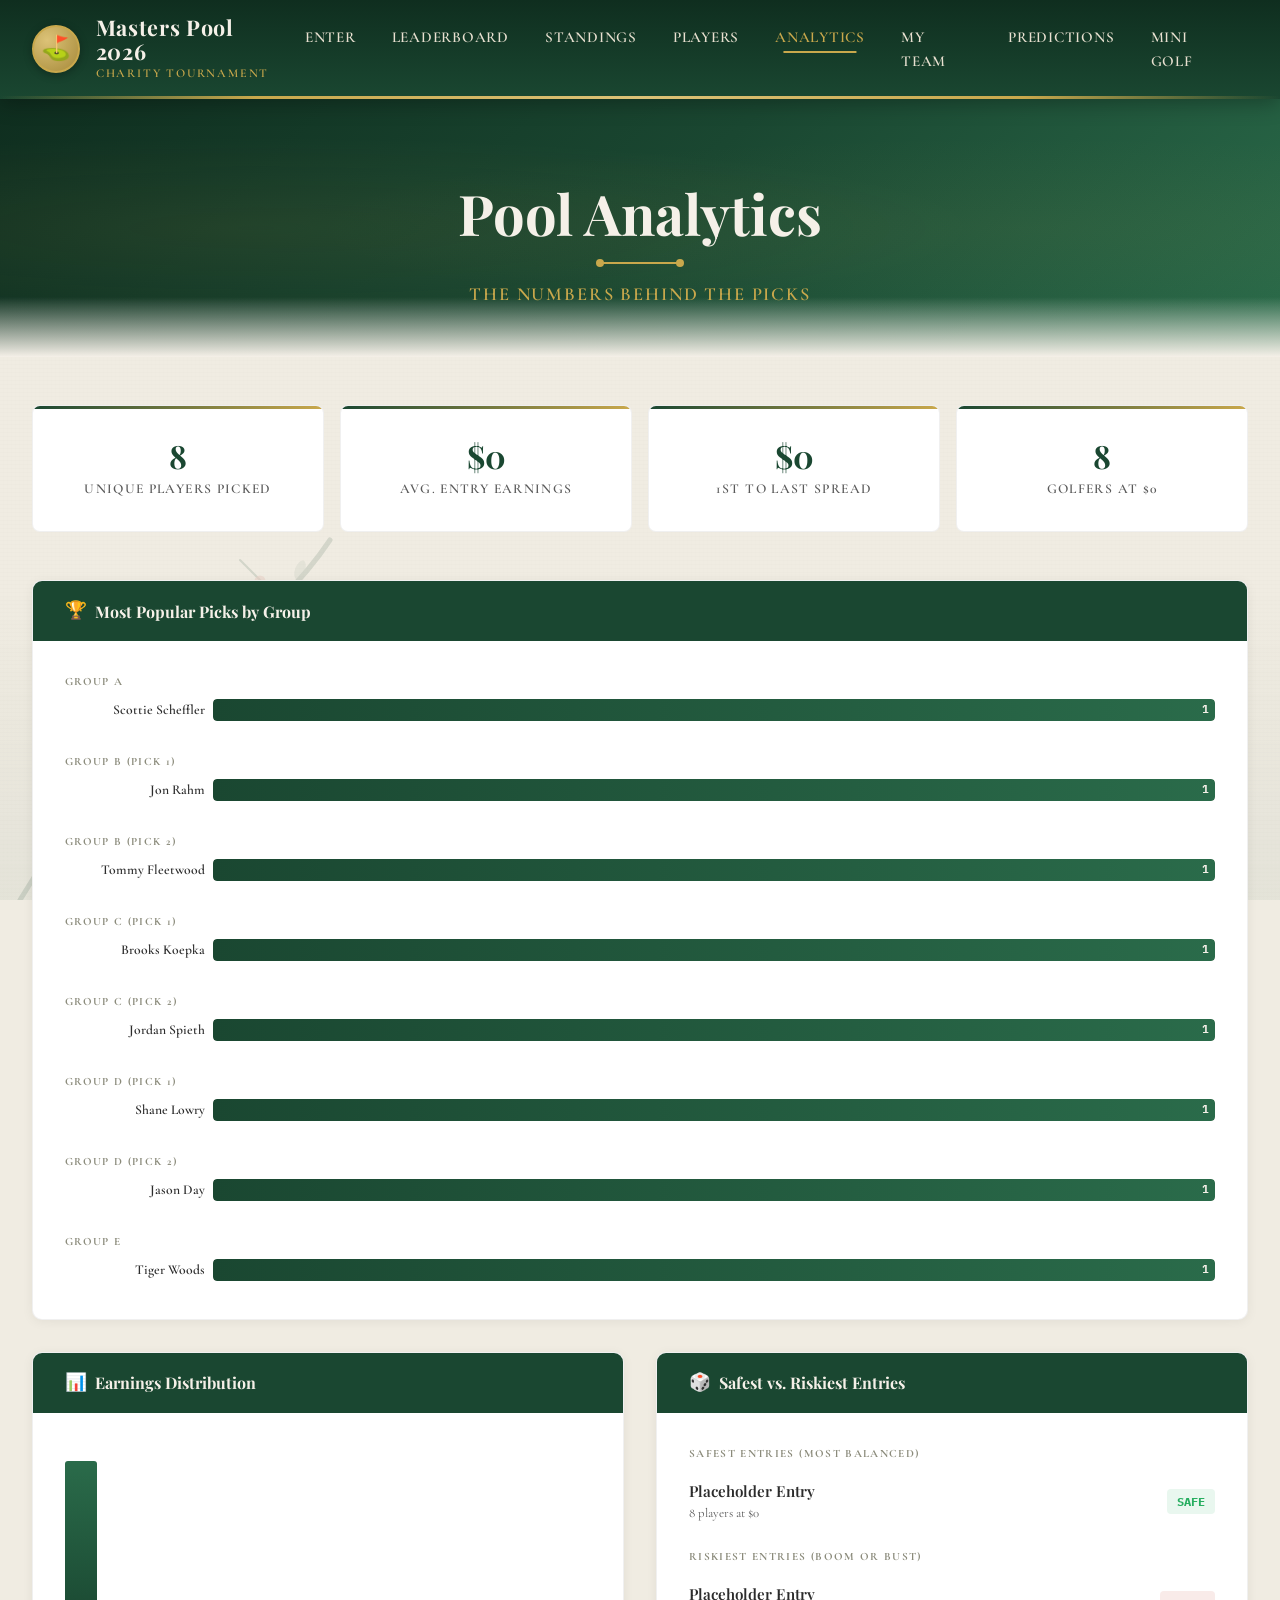
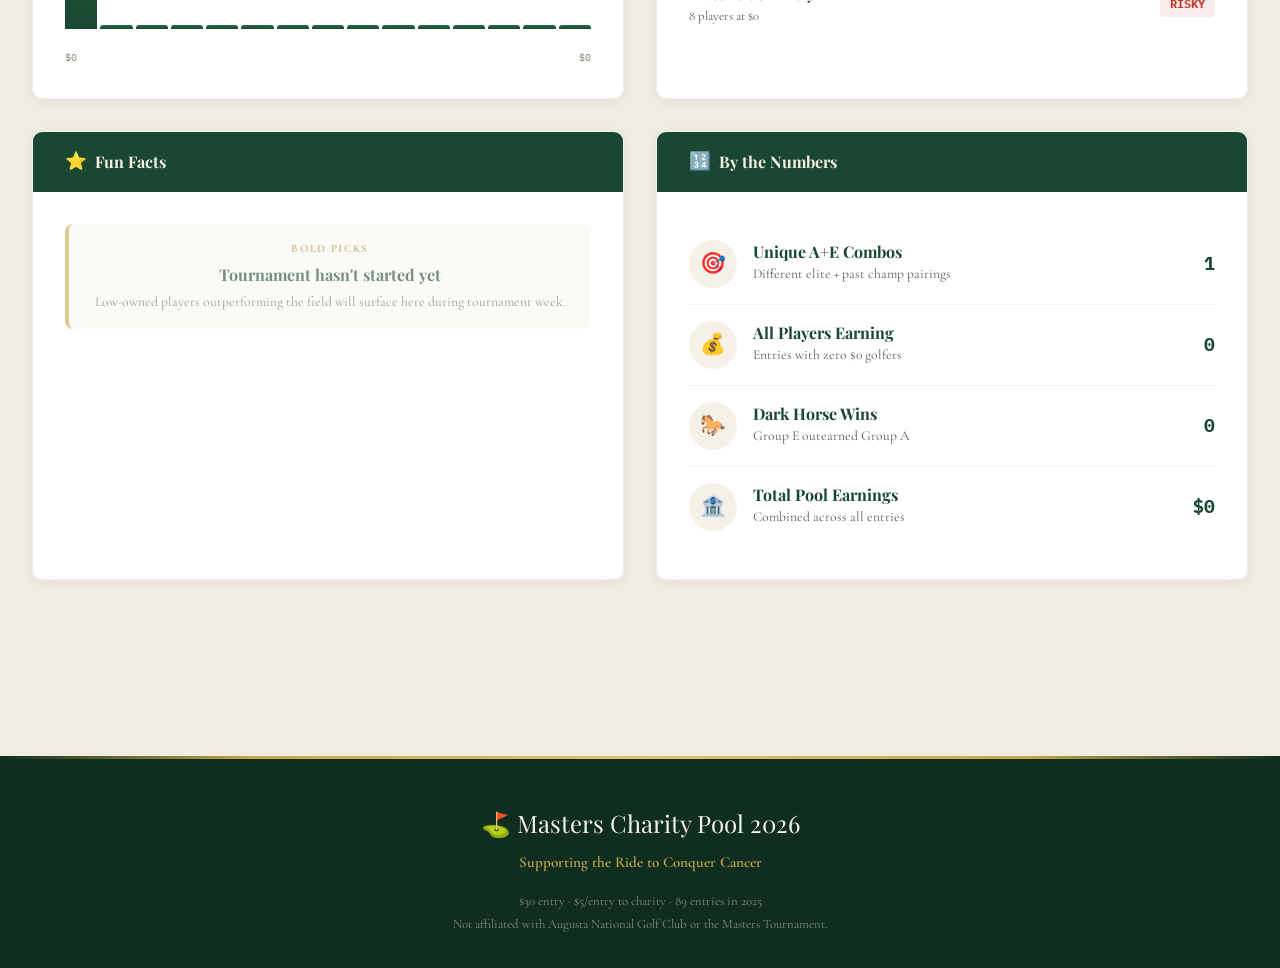
==== commit 43352853: "fix: remove hardcoded '89 entries' — 2026 count TBD - Footer: '89 entries in 2025' (historical refer" ====
--- a/analytics.html
+++ b/analytics.html
@@ -464,7 +464,7 @@
       <div class="footer-logo">⛳ Masters Charity Pool 2026</div>
       <div class="footer-charity">Supporting the Ride to Conquer Cancer</div>
       <div class="footer-note">
-        $30 entry &middot; $5/entry to charity &middot; 89 participants<br>
+        $30 entry &middot; $5/entry to charity &middot; 89 entries in 2025<br>
         Not affiliated with Augusta National Golf Club or the Masters Tournament.
       </div>
     </div>
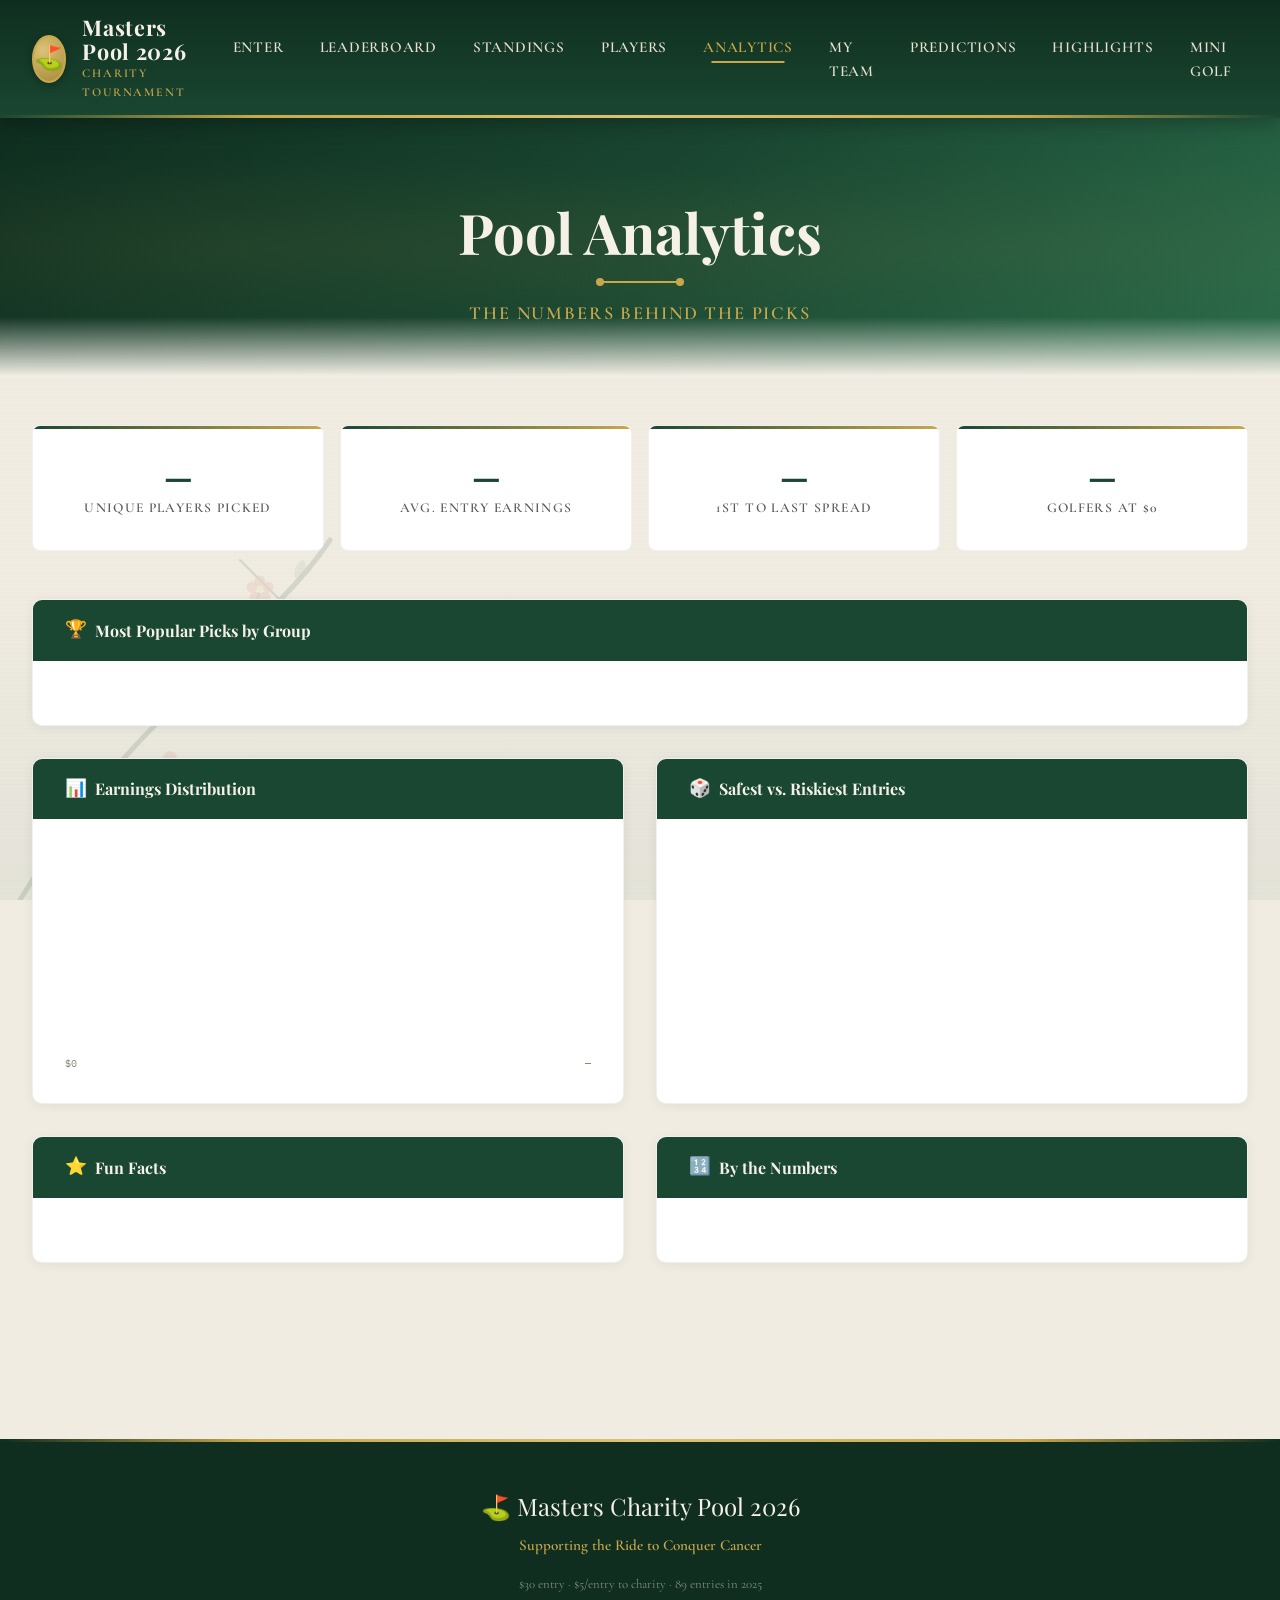
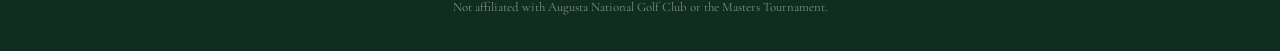
==== commit fa32504f: "feat: Highlights page — embedded YouTube Masters clips Sections: - 2025: Rory's final round, every h" ====
--- a/analytics.html
+++ b/analytics.html
@@ -364,6 +364,7 @@
           <li><a href="analytics.html" class="active">Analytics</a></li>
           <li><a href="myteam.html">My Team</a></li>
           <li><a href="predictions.html">Predictions</a></li>
+          <li><a href="highlights.html">Highlights</a></li>
           <li><a href="game.html">Mini Golf</a></li>
         </ul>
       </nav>
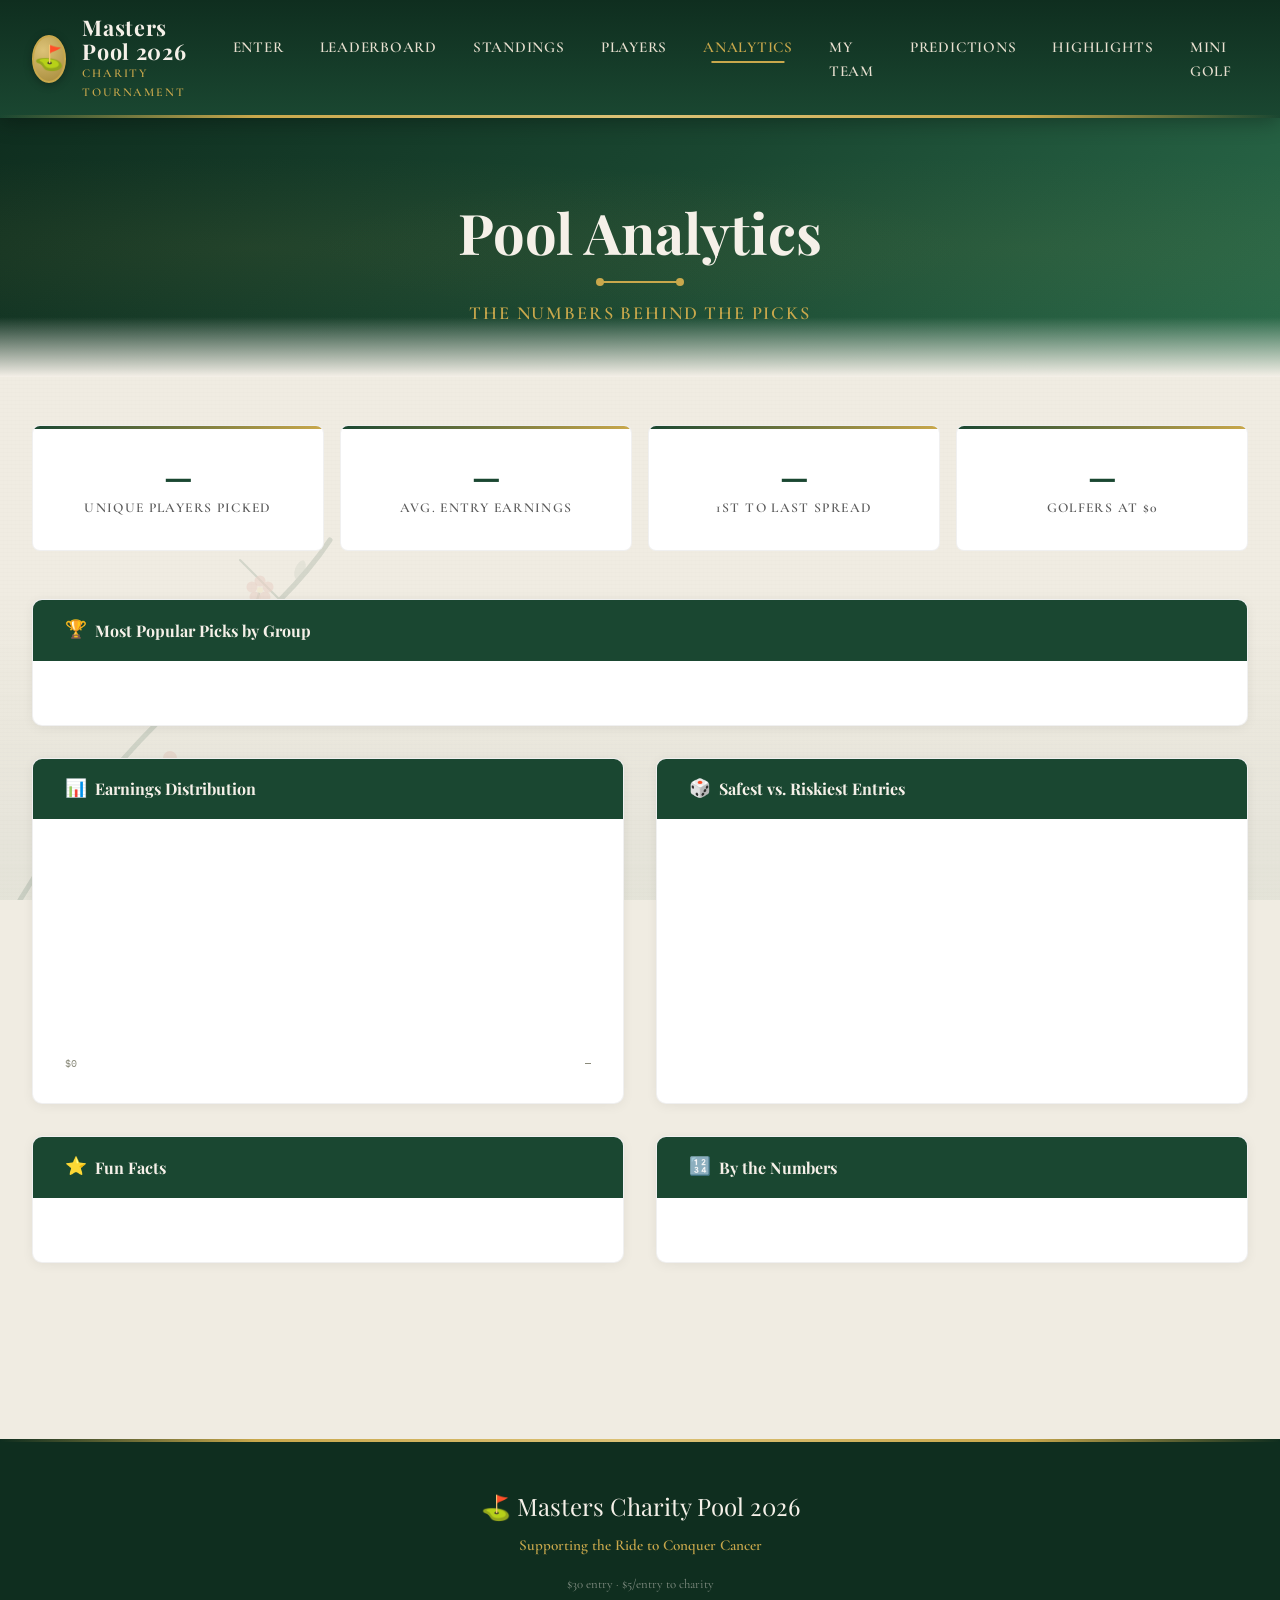
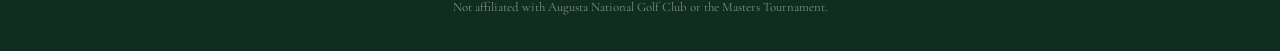
==== commit 1560c7fa: "fix: remove stale 2025 references from footers and copy Drop "89 entries in 2025" from all page foot" ====
--- a/analytics.html
+++ b/analytics.html
@@ -465,7 +465,7 @@
       <div class="footer-logo">⛳ Masters Charity Pool 2026</div>
       <div class="footer-charity">Supporting the Ride to Conquer Cancer</div>
       <div class="footer-note">
-        $30 entry &middot; $5/entry to charity &middot; 89 entries in 2025<br>
+        $30 entry &middot; $5/entry to charity<br>
         Not affiliated with Augusta National Golf Club or the Masters Tournament.
       </div>
     </div>
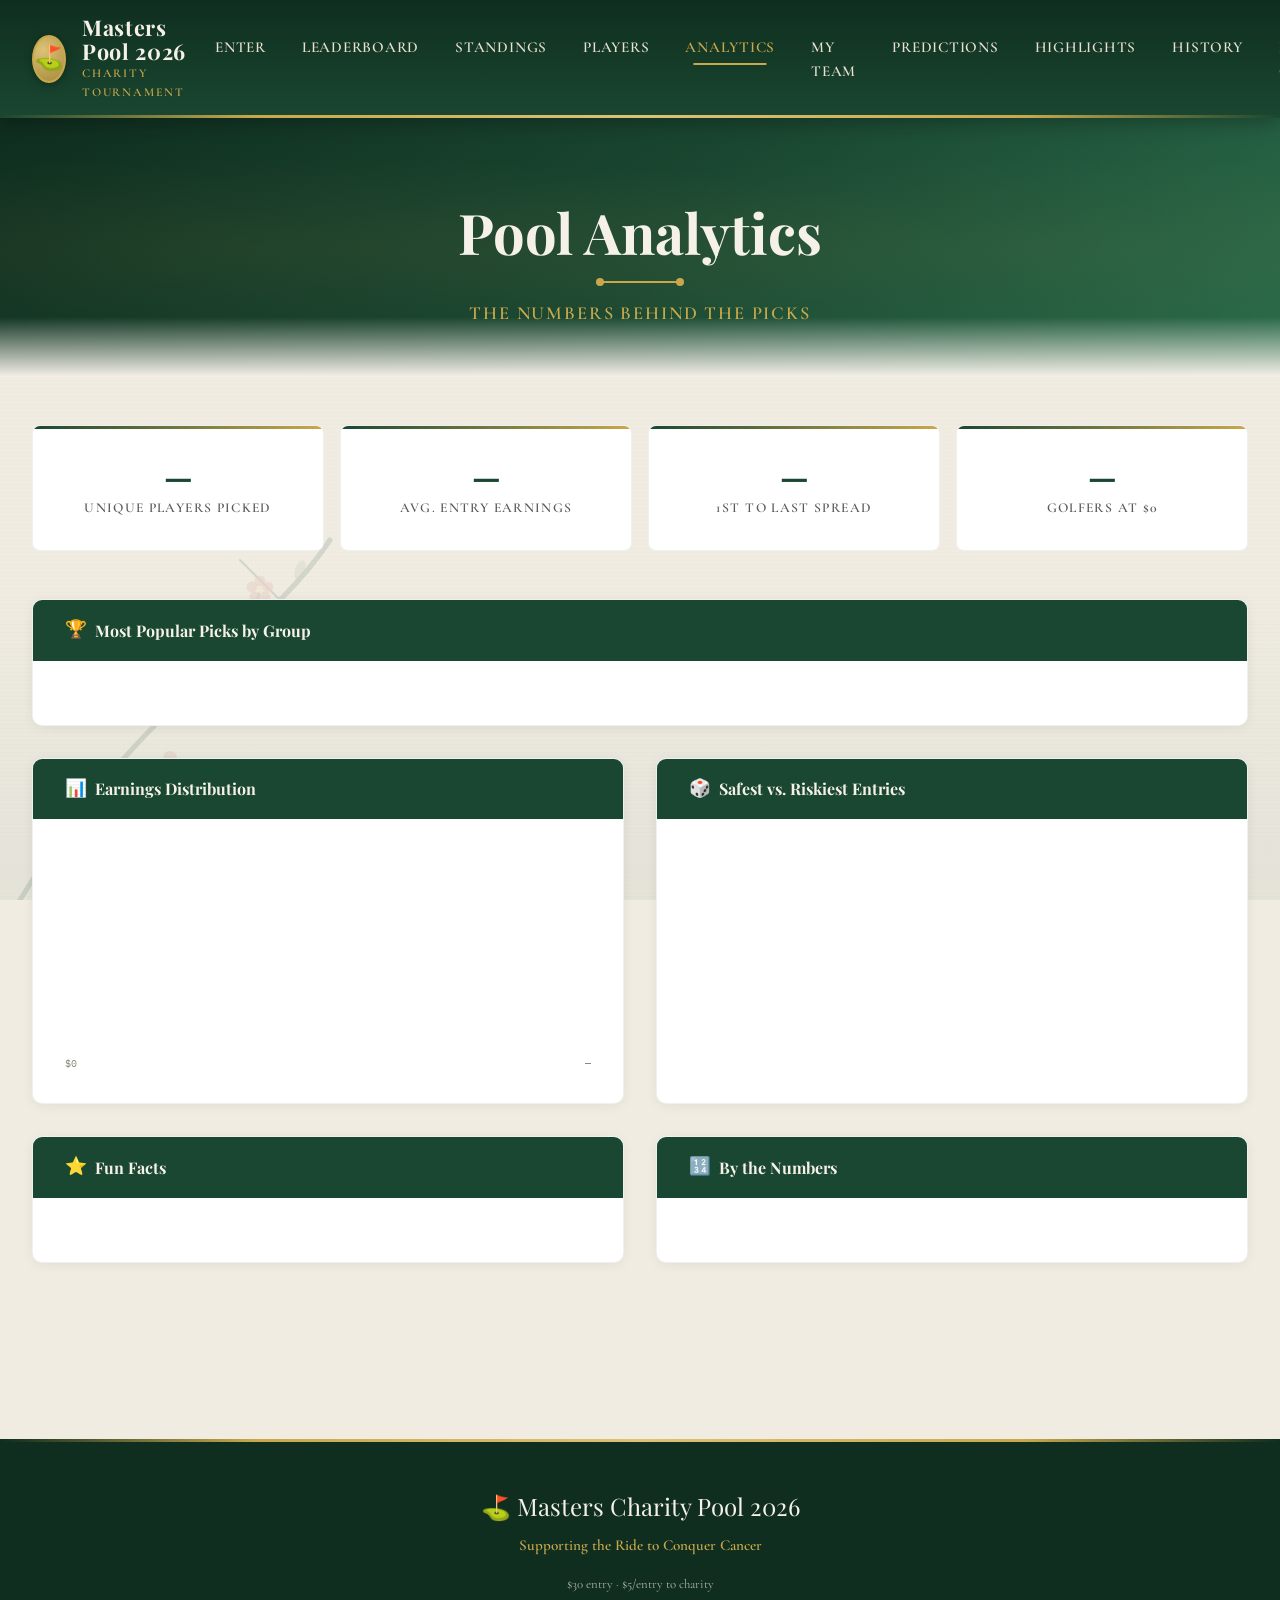
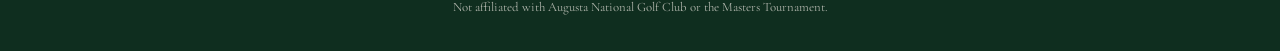
==== commit 90b91676: "feat: add History nav link to all pages Co-Authored-By: Claude Opus 4.6 (1M context) <noreply@anthro" ====
--- a/analytics.html
+++ b/analytics.html
@@ -365,6 +365,7 @@
           <li><a href="myteam.html">My Team</a></li>
           <li><a href="predictions.html">Predictions</a></li>
           <li><a href="highlights.html">Highlights</a></li>
+          <li><a href="history.html">History</a></li>
           <li><a href="game.html">Mini Golf</a></li>
         </ul>
       </nav>
--- a/styles/main.css
+++ b/styles/main.css
@@ -138,6 +138,7 @@
   font-weight: 700;
   line-height: 1.2;
   color: var(--masters-green);
+  text-wrap: balance;
 }
 
 h1 { font-size: clamp(2rem, 5vw, 3.5rem); }
@@ -240,7 +241,7 @@
 
 .main-nav a {
   display: block;
-  padding: var(--space-sm) var(--space-md);
+  padding: 10px var(--space-md);
   color: var(--cream-dark);
   font-family: var(--font-body);
   font-size: 0.95rem;
@@ -248,8 +249,11 @@
   letter-spacing: 0.05em;
   text-transform: uppercase;
   border-radius: 4px;
-  transition: all var(--transition-fast);
+  transition: color var(--transition-fast), background-color var(--transition-fast);
   position: relative;
+  min-height: 44px;
+  display: flex;
+  align-items: center;
 }
 
 .main-nav a::after {
@@ -292,7 +296,7 @@
   height: 2px;
   background: var(--cream);
   margin: 5px 0;
-  transition: all var(--transition-fast);
+  transition: transform var(--transition-fast), opacity var(--transition-fast);
 }
 
 /* --- Page Hero --- */
@@ -343,6 +347,9 @@
   text-transform: uppercase;
   position: relative;
   z-index: 1;
+  max-width: 600px;
+  margin-left: auto;
+  margin-right: auto;
 }
 
 .hero-divider {
@@ -393,7 +400,7 @@
 
 .enter-pool-link {
   display: inline-block;
-  padding: 5px 16px;
+  padding: 10px 16px;
   background: var(--masters-green-deep);
   color: var(--masters-gold);
   font-family: 'IBM Plex Mono', monospace;
@@ -403,7 +410,9 @@
   text-transform: uppercase;
   border-radius: 3px;
   text-decoration: none;
-  transition: background 0.15s;
+  transition: background-color 0.15s;
+  min-height: 44px;
+  line-height: 24px;
 }
 
 .enter-pool-link:hover {
@@ -463,10 +472,10 @@
   background: var(--white);
   border-radius: 8px;
   padding: var(--space-lg);
-  box-shadow: 
+  box-shadow:
     0 1px 3px rgba(0,0,0,0.08),
     0 4px 12px rgba(0,0,0,0.04);
-  transition: all var(--transition-medium);
+  transition: box-shadow var(--transition-medium), transform var(--transition-medium);
   border: 1px solid rgba(0,0,0,0.06);
 }
 
@@ -610,8 +619,8 @@
 .countdown-label {
   font-family: var(--font-display);
   font-size: 0.75rem;
-  font-weight: 400;
-  color: var(--text-light);
+  font-weight: 600;
+  color: var(--text-secondary);
   text-transform: uppercase;
   letter-spacing: 0.25em;
   margin-bottom: var(--space-md);
@@ -748,7 +757,7 @@
 }
 
 .footer-note {
-  color: rgba(245, 240, 232, 0.5);
+  color: rgba(245, 240, 232, 0.7);
   font-size: 0.8rem;
   line-height: 1.8;
 }
@@ -891,3 +900,45 @@
   clip: rect(0,0,0,0);
   white-space: nowrap;
 }
+
+/* --- Skip Link --- */
+.skip-link:focus {
+  position: fixed;
+  top: 8px;
+  left: 8px;
+  z-index: 10000;
+  padding: 8px 16px;
+  background: var(--masters-green-deep);
+  color: var(--masters-gold);
+  font-family: var(--font-mono);
+  font-size: 0.85rem;
+  font-weight: 700;
+  border-radius: 4px;
+  width: auto;
+  height: auto;
+  overflow: visible;
+  clip: auto;
+  white-space: normal;
+}
+
+/* --- Focus-Visible --- */
+:focus-visible {
+  outline: 2px solid var(--masters-gold);
+  outline-offset: 2px;
+}
+
+.site-header :focus-visible {
+  outline-color: var(--masters-gold);
+  outline-offset: 2px;
+  border-radius: 4px;
+}
+
+/* --- Reduced Motion --- */
+@media (prefers-reduced-motion: reduce) {
+  *, *::before, *::after {
+    animation-duration: 0.01ms !important;
+    animation-iteration-count: 1 !important;
+    transition-duration: 0.01ms !important;
+    scroll-behavior: auto !important;
+  }
+}
--- a/styles/leaderboard.css
+++ b/styles/leaderboard.css
@@ -84,7 +84,7 @@
   font-family: 'Playfair Display', Georgia, serif;
   font-size: 0.7rem;
   font-weight: 400;
-  color: rgba(255,255,255,0.45);
+  color: rgba(255,255,255,0.6);
   letter-spacing: 0.3em;
   text-transform: uppercase;
 }
@@ -115,7 +115,7 @@
 .col-header {
   font-family: 'IBM Plex Mono', monospace;
   font-size: 0.62rem;
-  color: rgba(255,255,255,0.45);
+  color: rgba(255,255,255,0.6);
   text-transform: uppercase;
   letter-spacing: 0.18em;
   font-weight: 600;
@@ -356,7 +356,7 @@
 .scoreboard-footer-text {
   font-family: 'IBM Plex Mono', monospace;
   font-size: 0.6rem;
-  color: rgba(255,255,255,0.3);
+  color: rgba(255,255,255,0.5);
   letter-spacing: 0.15em;
   text-transform: uppercase;
 }
@@ -390,7 +390,7 @@
   color: rgba(255,255,255,0.7);
   border: 1px solid rgba(255,255,255,0.2);
   border-radius: 3px;
-  transition: all 0.2s ease;
+  transition: background-color 0.2s ease, color 0.2s ease, border-color 0.2s ease;
 }
 
 .view-all-btn:hover {
@@ -575,6 +575,7 @@
 .search-box input:focus {
   outline: none;
   border-color: #1b3425;
+  box-shadow: 0 0 0 3px rgba(26,71,49,0.15);
 }
 
 .search-box::before {
@@ -613,7 +614,7 @@
   color: #1b3425;
   border-radius: 3px;
   cursor: pointer;
-  transition: all 0.15s;
+  transition: background-color 0.15s, color 0.15s;
 }
 
 .pagination button:hover,
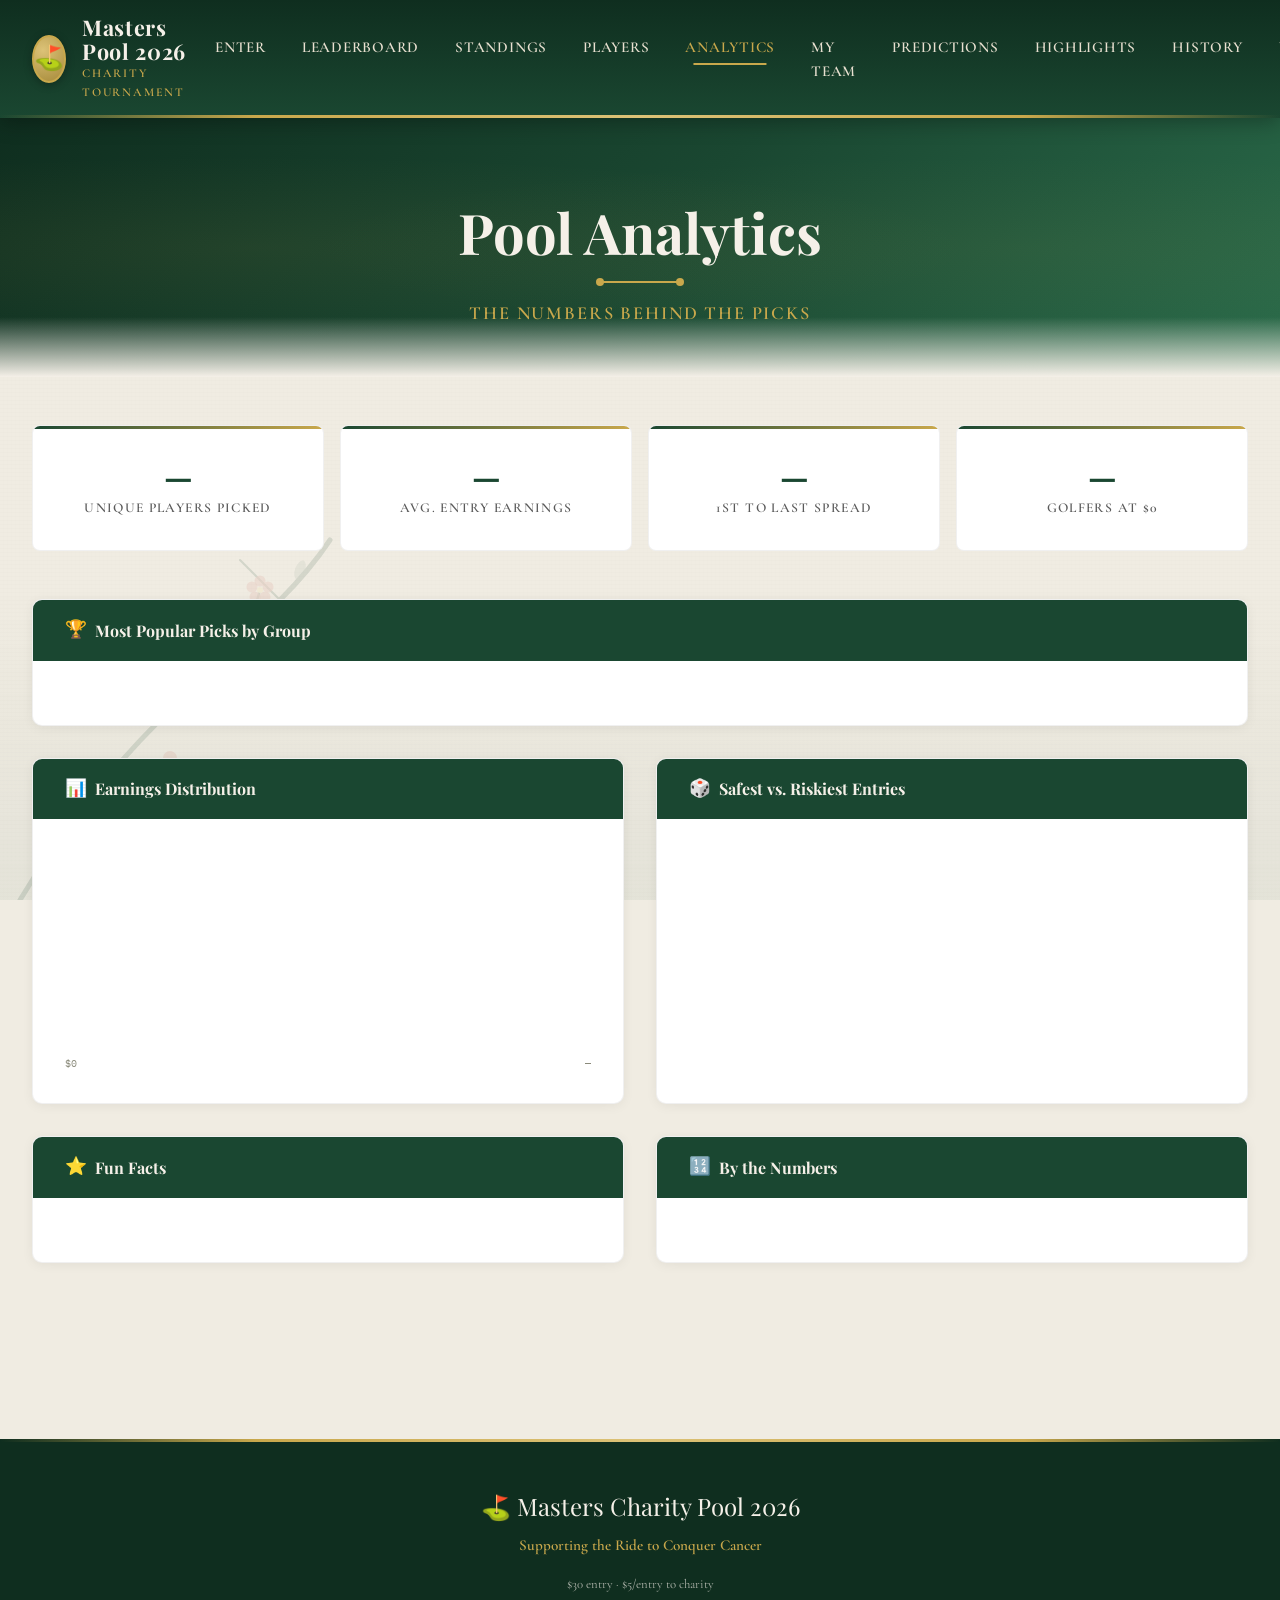
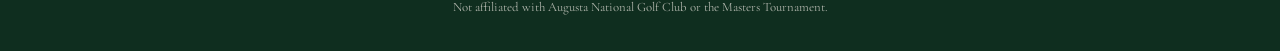
==== commit 5fbf8543: "Add Winners Circle page with green jackets for past champions" ====
--- a/analytics.html
+++ b/analytics.html
@@ -366,6 +366,7 @@
           <li><a href="predictions.html">Predictions</a></li>
           <li><a href="highlights.html">Highlights</a></li>
           <li><a href="history.html">History</a></li>
+          <li><a href="winners.html">Winners</a></li>
           <li><a href="game.html">Mini Golf</a></li>
         </ul>
       </nav>
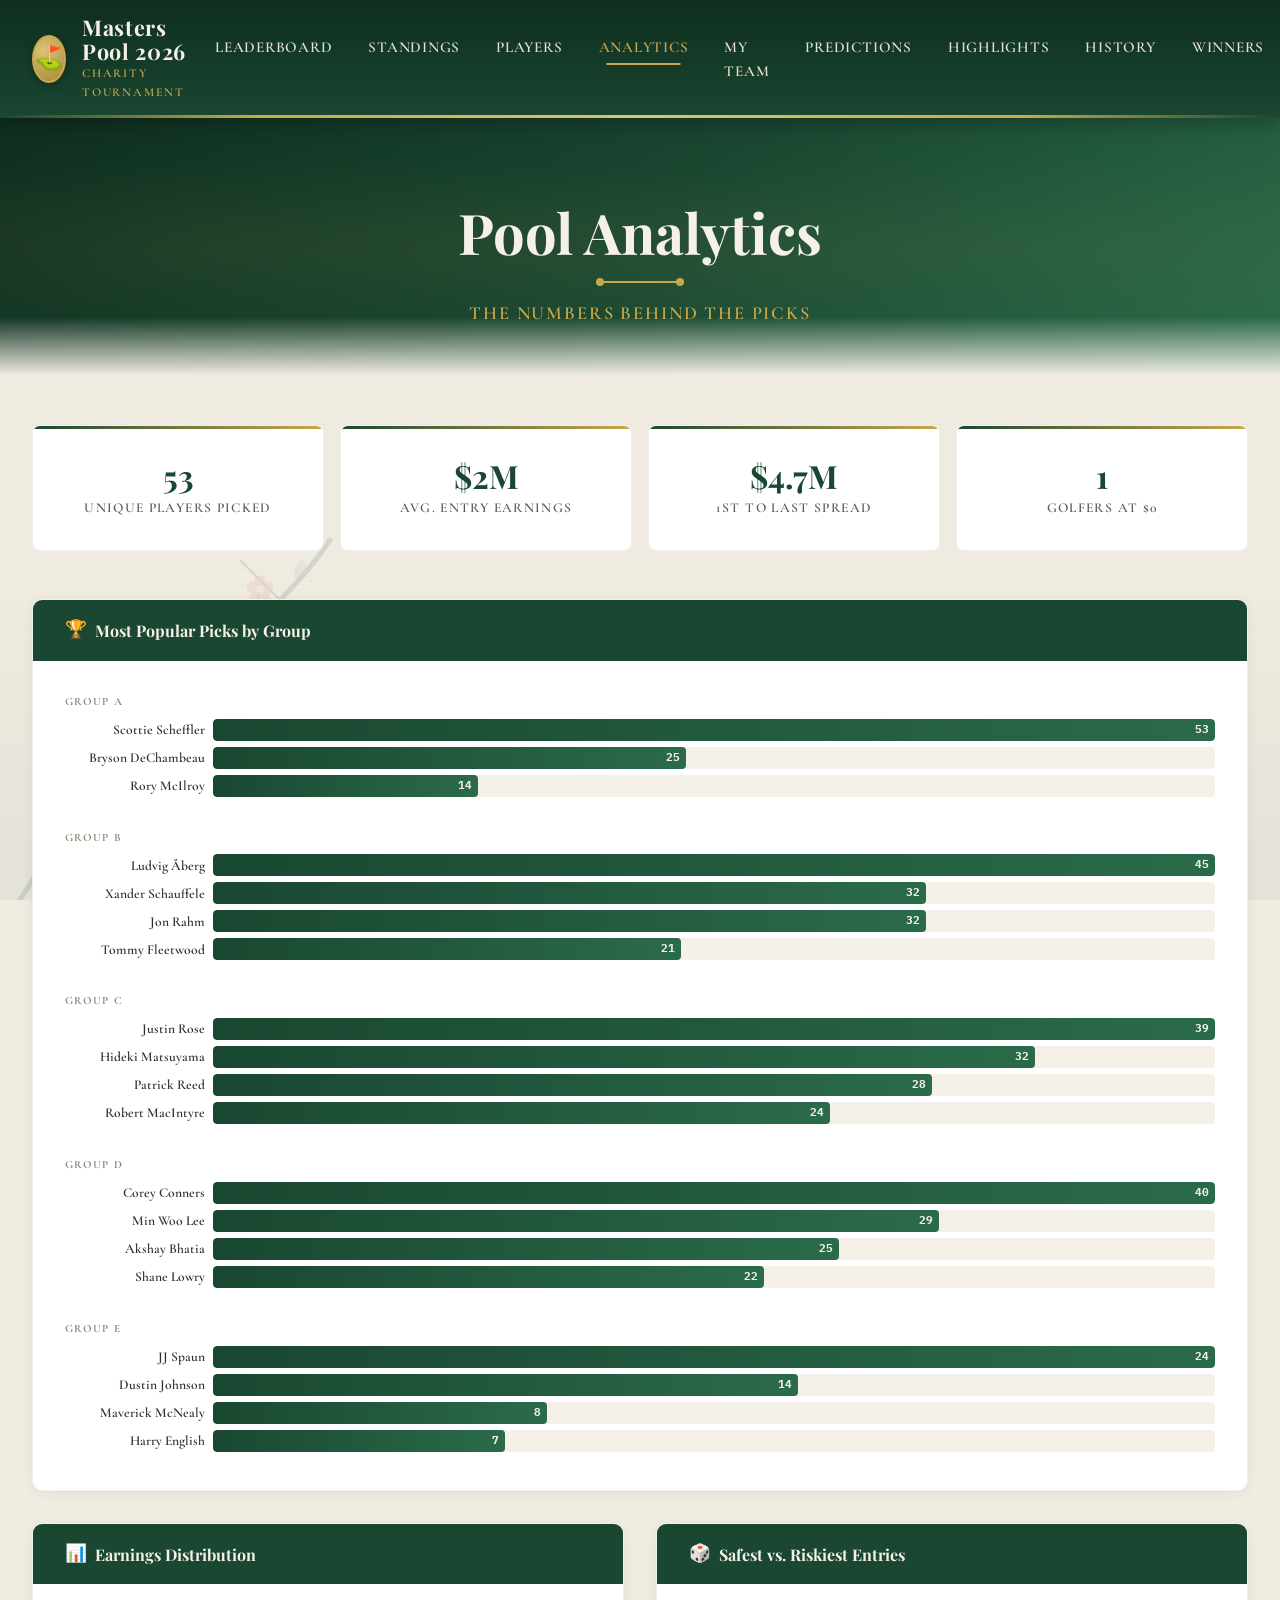
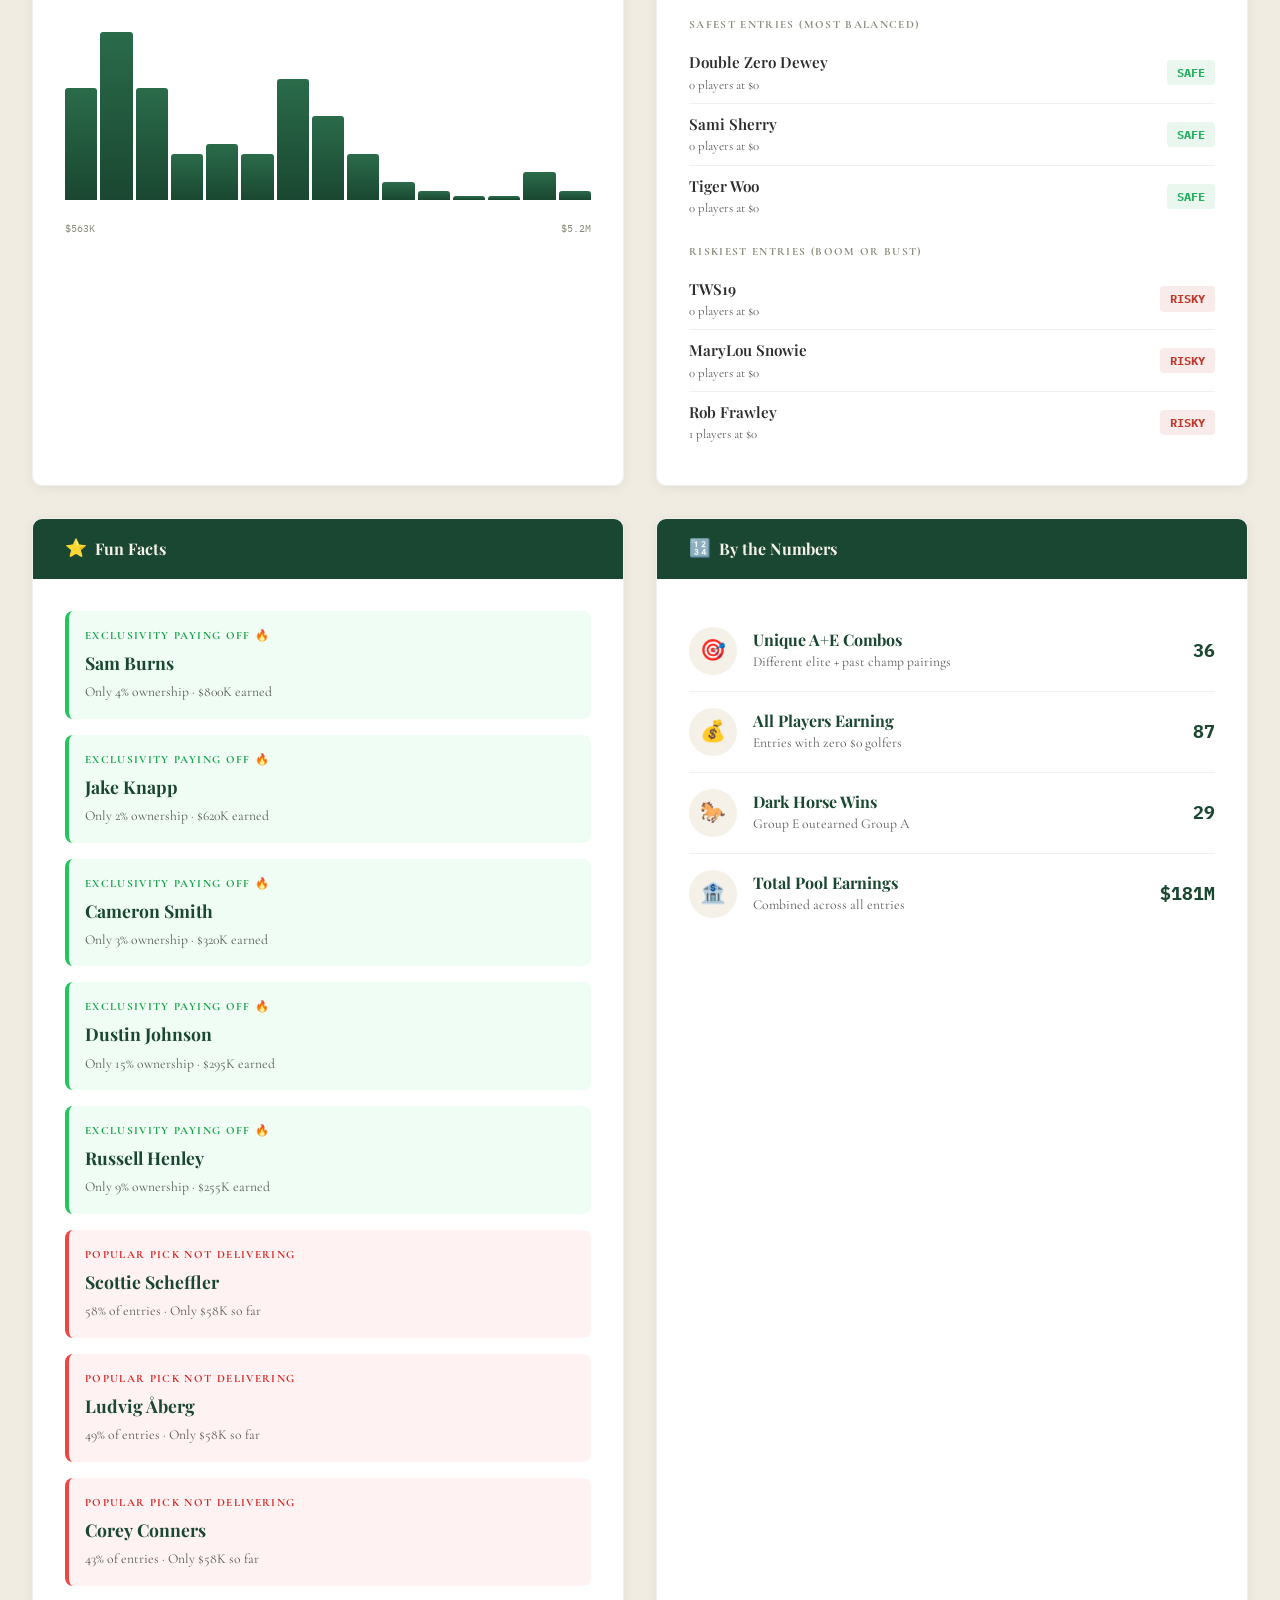
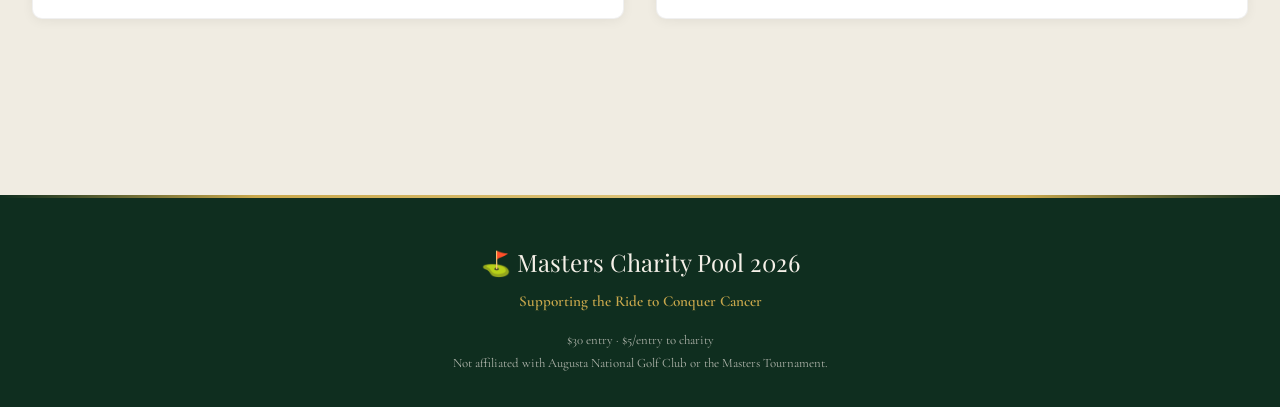
==== commit 23d2ae70: "Remove enter links and nav - entries closed for tournament" ====
--- a/analytics.html
+++ b/analytics.html
@@ -357,7 +357,6 @@
       </button>
       <nav class="main-nav">
         <ul>
-          <li><a href="enter.html">Enter</a></li>
           <li><a href="index.html">Leaderboard</a></li>
           <li><a href="standings.html">Standings</a></li>
           <li><a href="players.html">Players</a></li>
